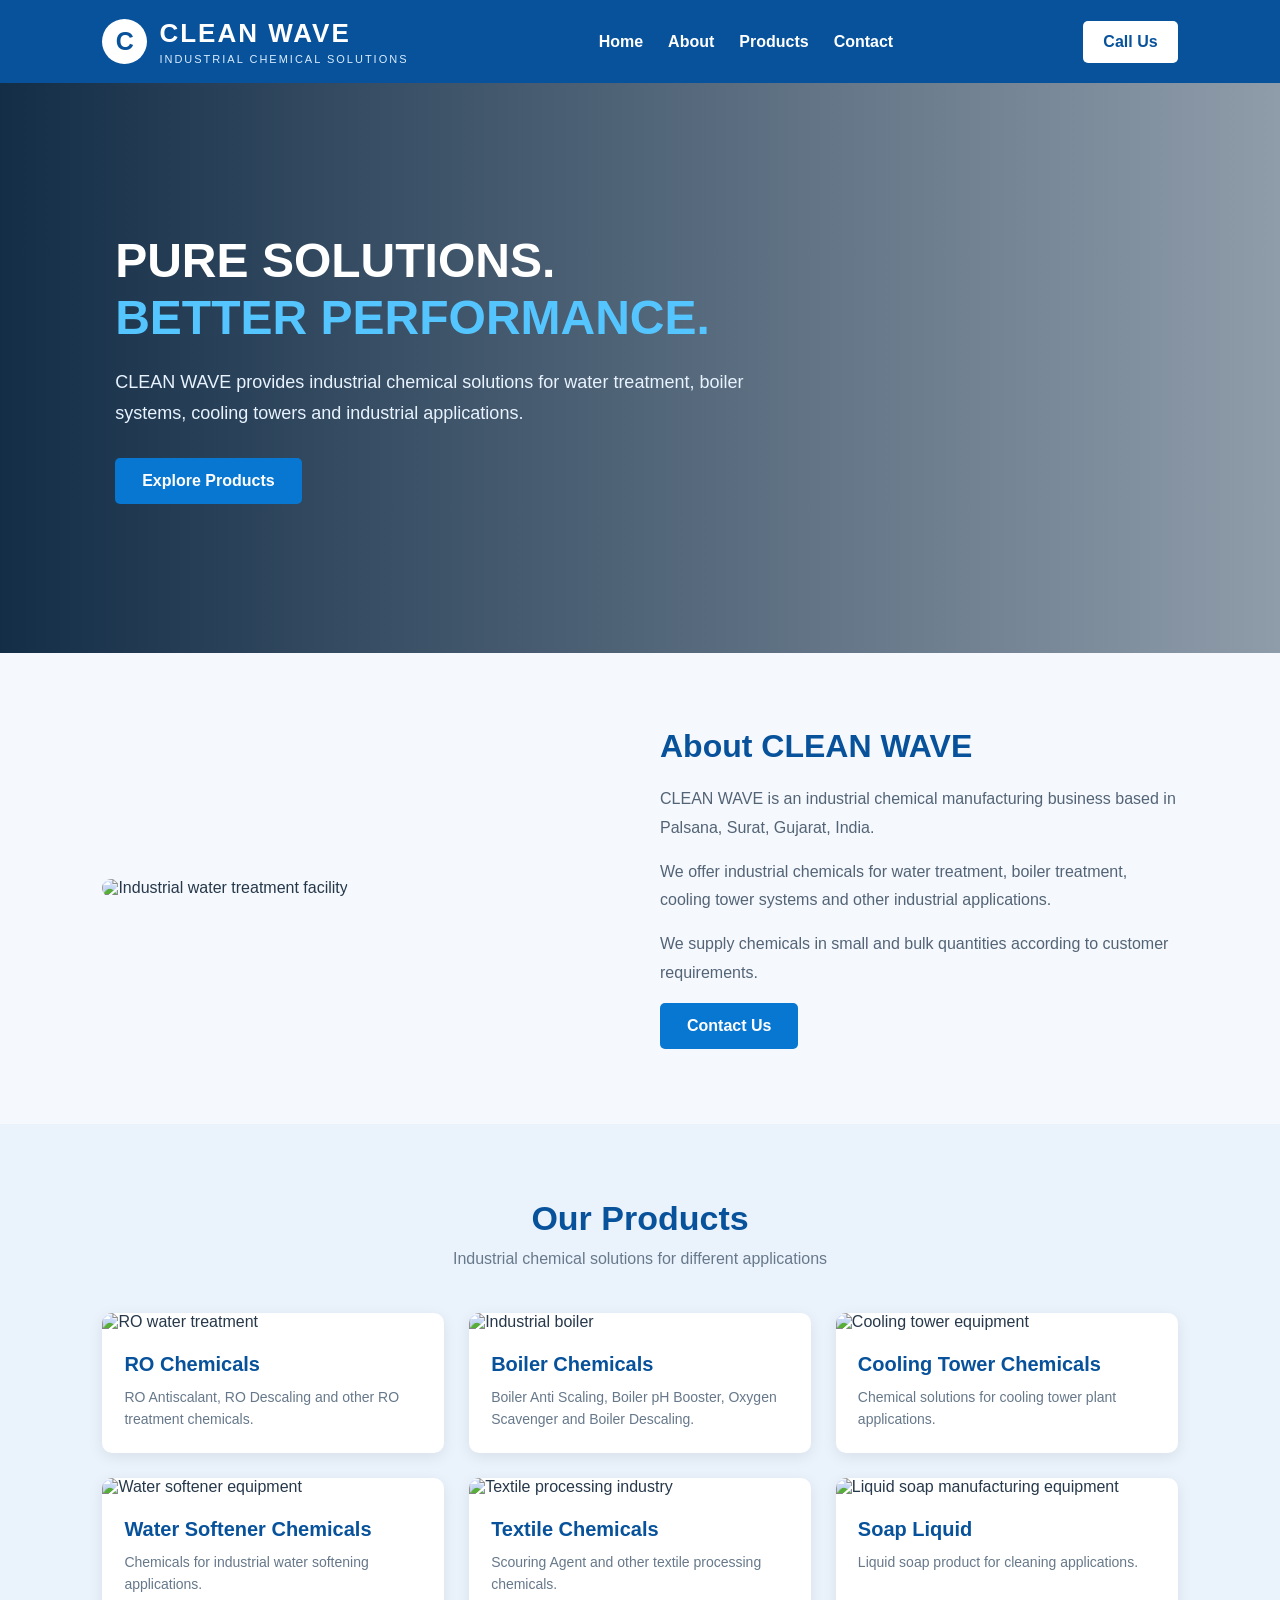
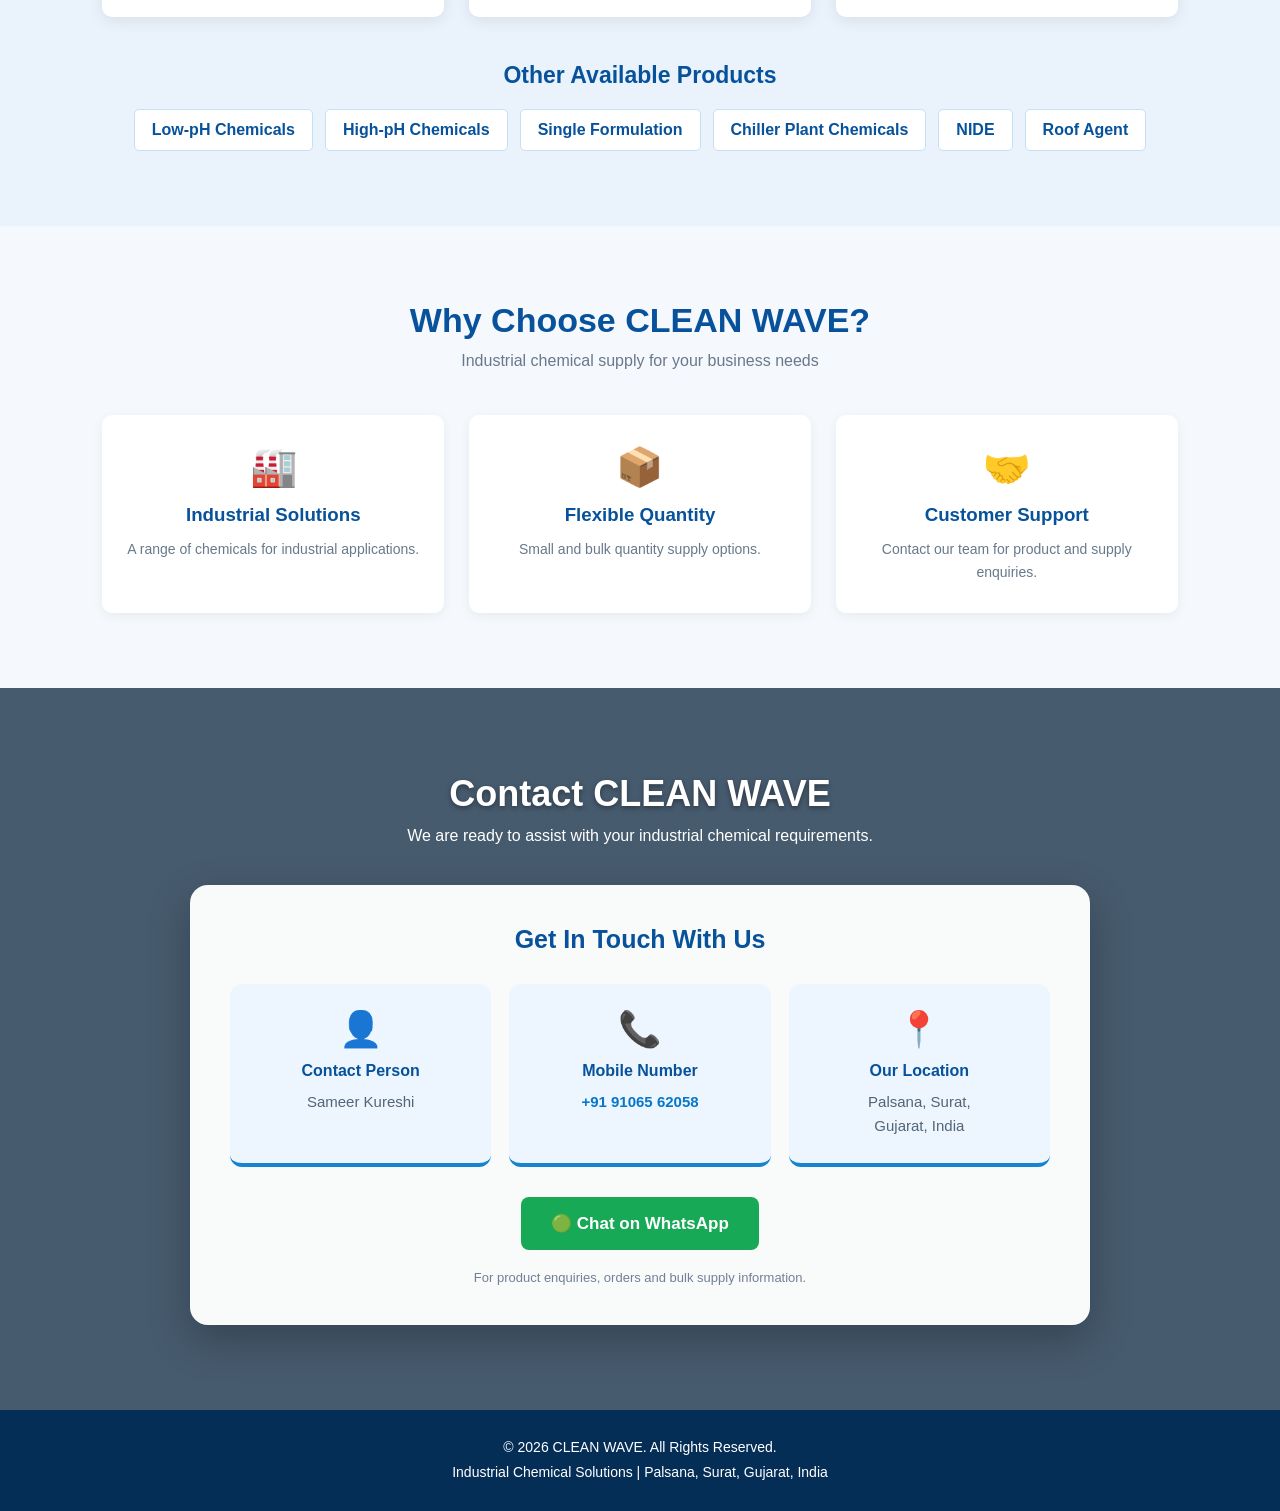
==== index.html @ 5b10cd36 "first commit" ====
<!DOCTYPE html>
<html lang="en">
<head>
<meta charset="UTF-8">
<meta name="viewport" content="width=device-width, initial-scale=1.0">
<title>CLEAN WAVE | Industrial Chemical Solutions</title>

<style>
* {
    margin: 0;
    padding: 0;
    box-sizing: border-box;
    font-family: Arial, sans-serif;
}

html { scroll-behavior: smooth; }

body {
    background: #f5f8fc;
    color: #26384a;
}

/* HEADER */
header {
    background: #07529b;
    color: white;
    padding: 18px 8%;
    display: flex;
    align-items: center;
    justify-content: space-between;
    flex-wrap: wrap;
    gap: 15px;
}

.logo {
    display: flex;
    align-items: center;
    gap: 12px;
}

.logo-icon {
    background: white;
    color: #07529b;
    width: 45px;
    height: 45px;
    border-radius: 50%;
    display: flex;
    align-items: center;
    justify-content: center;
    font-size: 25px;
    font-weight: bold;
}

.logo h1 {
    font-size: 26px;
    letter-spacing: 2px;
}

.logo p {
    font-size: 11px;
    color: #d9edff;
    letter-spacing: 2px;
    margin-top: 4px;
}

nav {
    display: flex;
    gap: 25px;
    flex-wrap: wrap;
}

nav a {
    color: white;
    text-decoration: none;
    font-weight: bold;
}

nav a:hover { color: #a8ddff; }

.header-contact {
    background: white;
    color: #07529b;
    padding: 12px 20px;
    border-radius: 5px;
    text-decoration: none;
    font-weight: bold;
}

/* HERO */
.hero {
    min-height: 570px;
    display: flex;
    align-items: center;
    padding: 70px 9%;
    color: white;
    background:
        linear-gradient(90deg, rgba(2,30,57,.93), rgba(2,30,57,.42)),
        url("https://images.unsplash.com/photo-1769695832228-ab959c7c7e0d?auto=format&fit=crop&w=2000&q=85");
    background-size: cover;
    background-position: center;
}

.hero-content { max-width: 650px; }

.hero h2 {
    font-size: 48px;
    line-height: 1.2;
    margin-bottom: 20px;
}

.hero h2 span { color: #55c5ff; }

.hero p {
    font-size: 18px;
    line-height: 1.7;
    margin-bottom: 30px;
    color: #e8f3ff;
}

.btn {
    display: inline-block;
    background: #0877d1;
    color: white;
    padding: 14px 27px;
    text-decoration: none;
    border-radius: 5px;
    font-weight: bold;
}

.btn:hover { background: #00549c; }

/* COMMON SECTION */
section { padding: 75px 8%; }

.section-title {
    text-align: center;
    margin-bottom: 45px;
}

.section-title h2 {
    color: #07529b;
    font-size: 34px;
    margin-bottom: 12px;
}

.section-title p { color: #68798b; }

/* ABOUT */
.about-container {
    display: grid;
    grid-template-columns: 1fr 1fr;
    align-items: center;
    gap: 40px;
}

.about-image img {
    width: 100%;
    height: 350px;
    object-fit: cover;
    border-radius: 10px;
}

.about-content h2 {
    color: #07529b;
    font-size: 32px;
    margin-bottom: 20px;
}

.about-content p {
    line-height: 1.8;
    color: #536477;
    margin-bottom: 15px;
}

/* PRODUCTS */
#products { background: #eaf3fc; }

.product-grid {
    display: grid;
    grid-template-columns: repeat(3, 1fr);
    gap: 25px;
}

.product-card {
    background: white;
    border-radius: 10px;
    overflow: hidden;
    box-shadow: 0 4px 15px rgba(0,0,0,.08);
    transition: .3s;
}

.product-card:hover { transform: translateY(-7px); }

.product-card img {
    width: 100%;
    height: 210px;
    object-fit: cover;
}

.product-info { padding: 22px; }

.product-info h3 {
    color: #07529b;
    font-size: 20px;
    margin-bottom: 10px;
}

.product-info p {
    color: #66788a;
    font-size: 14px;
    line-height: 1.6;
}

/* OTHER PRODUCTS */
.other-products {
    text-align: center;
    margin-top: 45px;
}

.other-products h3 {
    color: #07529b;
    margin-bottom: 20px;
    font-size: 23px;
}

.tags {
    display: flex;
    flex-wrap: wrap;
    justify-content: center;
    gap: 12px;
}

.tags span {
    background: white;
    color: #07529b;
    border: 1px solid #c6dff5;
    padding: 11px 17px;
    border-radius: 5px;
    font-weight: bold;
}

/* WHY CHOOSE US */
.features {
    display: grid;
    grid-template-columns: repeat(3, 1fr);
    gap: 25px;
}

.feature-box {
    background: white;
    padding: 30px 22px;
    text-align: center;
    border-radius: 10px;
    box-shadow: 0 3px 12px rgba(0,0,0,.06);
}

.feature-box .icon {
    font-size: 38px;
    margin-bottom: 15px;
}

.feature-box h3 {
    color: #07529b;
    margin-bottom: 12px;
}

.feature-box p {
    color: #68798b;
    line-height: 1.6;
    font-size: 14px;
}

/* CONTACT SECTION WITH FACTORY IMAGE */
#contact {
    background:
        linear-gradient(rgba(3, 30, 55, 0.72), rgba(3, 30, 55, 0.72)),
        url("https://images.unsplash.com/photo-1769695832228-ab959c7c7e0d?auto=format&fit=crop&w=2000&q=85");

    background-size: cover;
    background-position: center;
    background-repeat: no-repeat;
    padding: 85px 8%;
    text-align: center;
}

.contact-heading {
    color: white;
    font-size: 36px;
    margin-bottom: 12px;
    text-shadow: 0 2px 5px rgba(0,0,0,.4);
}

.contact-subtitle {
    color: #ffffff;
    font-size: 16px;
    margin-bottom: 40px;
}

.contact-container {
    max-width: 900px;
    margin: auto;
    background: rgba(255,255,255,.97);
    padding: 40px;
    border-radius: 18px;
    box-shadow: 0 15px 40px rgba(0,0,0,.25);
}

.contact-container h3 {
    color: #07529b;
    font-size: 25px;
    margin-bottom: 30px;
}

.contact-details {
    display: grid;
    grid-template-columns: repeat(3, 1fr);
    gap: 18px;
    margin-bottom: 30px;
}

.contact-box {
    padding: 25px 12px;
    border-radius: 12px;
    background: #edf6ff;
    border-bottom: 4px solid #1684ce;
    transition: .3s;
}

.contact-box:hover {
    transform: translateY(-5px);
    background: #dceeff;
}

.contact-icon {
    font-size: 35px;
    margin-bottom: 12px;
}

.contact-box h4 {
    color: #07529b;
    font-size: 16px;
    margin-bottom: 10px;
}

.contact-box p {
    color: #526477;
    font-size: 15px;
    line-height: 1.6;
}

.contact-box a {
    color: #0877c9;
    text-decoration: none;
    font-weight: bold;
}

.whatsapp-btn {
    display: inline-block;
    background: #18a957;
    color: white;
    padding: 16px 30px;
    border-radius: 8px;
    text-decoration: none;
    font-size: 17px;
    font-weight: bold;
    transition: .3s;
}

.whatsapp-btn:hover {
    background: #087e3e;
    transform: scale(1.04);
}

.contact-note {
    color: #718096;
    font-size: 13px;
    margin-top: 20px;
}

/* FOOTER */
footer {
    background: #052e57;
    color: white;
    text-align: center;
    padding: 25px 15px;
}

footer p {
    font-size: 14px;
    line-height: 1.8;
}

/* RESPONSIVE */
@media(max-width: 900px) {
    header { justify-content: center; text-align: center; }
    nav { justify-content: center; }
    .product-grid { grid-template-columns: repeat(2, 1fr); }
    .about-container { grid-template-columns: 1fr; }
}

@media(max-width: 600px) {
    header { padding: 18px 5%; }
    nav { gap: 15px; }
    nav a { font-size: 13px; }
    .header-contact { display: none; }

    .hero {
        min-height: 460px;
        padding: 50px 7%;
    }

    .hero h2 { font-size: 35px; }

    section { padding: 55px 6%; }

    .product-grid,
    .features,
    .contact-details {
        grid-template-columns: 1fr;
    }

    .contact-container { padding: 25px 18px; }
    .contact-heading { font-size: 29px; }
}
</style>
</head>

<body>

<header>
    <div class="logo">
        <div class="logo-icon">C</div>
        <div>
            <h1>CLEAN WAVE</h1>
            <p>INDUSTRIAL CHEMICAL SOLUTIONS</p>
        </div>
    </div>

    <nav>
        <a href="#home">Home</a>
        <a href="#about">About</a>
        <a href="#products">Products</a>
        <a href="#contact">Contact</a>
    </nav>

    <a class="header-contact" href="tel:+919106562058">Call Us</a>
</header>

<section class="hero" id="home">
    <div class="hero-content">
        <h2>PURE SOLUTIONS.<br>
            <span>BETTER PERFORMANCE.</span>
        </h2>
        <p>
            CLEAN WAVE provides industrial chemical solutions
            for water treatment, boiler systems, cooling towers
            and industrial applications.
        </p>
        <a href="#products" class="btn">Explore Products</a>
    </div>
</section>

<section id="about">
    <div class="about-container">
        <div class="about-image">
            <img src="https://images.squarespace-cdn.com/content/v1/5e8f2430609470240c1af8ca/1596463994232-MEEEFWFVOA01J5LYI4I1/IMG_0697-min.jpg?format=1500w"
                 alt="Industrial water treatment facility">
        </div>

        <div class="about-content">
            <h2>About CLEAN WAVE</h2>
            <p>
                CLEAN WAVE is an industrial chemical manufacturing
                business based in Palsana, Surat, Gujarat, India.
            </p>
            <p>
                We offer industrial chemicals for water treatment,
                boiler treatment, cooling tower systems and other
                industrial applications.
            </p>
            <p>
                We supply chemicals in small and bulk quantities
                according to customer requirements.
            </p>
            <a href="#contact" class="btn">Contact Us</a>
        </div>
    </div>
</section>

<section id="products">
    <div class="section-title">
        <h2>Our Products</h2>
        <p>Industrial chemical solutions for different applications</p>
    </div>

    <div class="product-grid">

        <div class="product-card">
            <img src="https://images.squarespace-cdn.com/content/v1/5e8f2430609470240c1af8ca/1596463994232-MEEEFWFVOA01J5LYI4I1/IMG_0697-min.jpg?format=1000w"
                 alt="RO water treatment">
            <div class="product-info">
                <h3>RO Chemicals</h3>
                <p>RO Antiscalant, RO Descaling and other RO treatment chemicals.</p>
            </div>
        </div>

        <div class="product-card">
            <img src="https://www.speboilers.com/assets/img/products/Industrial-Steam-Boiler.jpg"
                 alt="Industrial boiler">
            <div class="product-info">
                <h3>Boiler Chemicals</h3>
                <p>Boiler Anti Scaling, Boiler pH Booster, Oxygen Scavenger and Boiler Descaling.</p>
            </div>
        </div>

        <div class="product-card">
            <img src="https://assets.zyrosite.com/cdn-cgi/image/format%3Dauto%2Cw%3D768%2Ch%3D550%2Cfit%3Dcrop/m2WEK3JrxBH2nex4/gemini_generated_image_omyvqbomyvqbomyv-Yyv0zzkab4Fz46JV.png"
                 alt="Cooling tower equipment">
            <div class="product-info">
                <h3>Cooling Tower Chemicals</h3>
                <p>Chemical solutions for cooling tower plant applications.</p>
            </div>
        </div>

        <div class="product-card">
            <img src="https://anhar.com.lb/files/images/albums/5/sibline-softener-11-a4d29df4df97.jpg"
                 alt="Water softener equipment">
            <div class="product-info">
                <h3>Water Softener Chemicals</h3>
                <p>Chemicals for industrial water softening applications.</p>
            </div>
        </div>

        <div class="product-card">
            <img src="https://h2s.co.in/cdn/shop/articles/Textile_Processing_and_Hard_Water-_The_Quality_Issue_Killing_Your_Unit_s_Margins.webp?crop=center&height=630&v=1779367552&width=1200"
                 alt="Textile processing industry">
            <div class="product-info">
                <h3>Textile Chemicals</h3>
                <p>Scouring Agent and other textile processing chemicals.</p>
            </div>
        </div>

        <div class="product-card">
            <img src="https://image.made-in-china.com/2f0j00JjdcokvytWbZ/Full-Production-Line-Liquid-Soap-Making-Machine-Dish-Washer-Mixing-Equipment-Industrial-Blender-Liquid-Soap-Hand-Wash-Mixer.webp"
                 alt="Liquid soap manufacturing equipment">
            <div class="product-info">
                <h3>Soap Liquid</h3>
                <p>Liquid soap product for cleaning applications.</p>
            </div>
        </div>

    </div>

    <div class="other-products">
        <h3>Other Available Products</h3>
        <div class="tags">
            <span>Low-pH Chemicals</span>
            <span>High-pH Chemicals</span>
            <span>Single Formulation</span>
            <span>Chiller Plant Chemicals</span>
            <span>NIDE</span>
            <span>Roof Agent</span>
        </div>
    </div>
</section>

<section id="why-us">
    <div class="section-title">
        <h2>Why Choose CLEAN WAVE?</h2>
        <p>Industrial chemical supply for your business needs</p>
    </div>

    <div class="features">
        <div class="feature-box">
            <div class="icon">🏭</div>
            <h3>Industrial Solutions</h3>
            <p>A range of chemicals for industrial applications.</p>
        </div>

        <div class="feature-box">
            <div class="icon">📦</div>
            <h3>Flexible Quantity</h3>
            <p>Small and bulk quantity supply options.</p>
        </div>

        <div class="feature-box">
            <div class="icon">🤝</div>
            <h3>Customer Support</h3>
            <p>Contact our team for product and supply enquiries.</p>
        </div>
    </div>
</section>

<!-- CONTACT WITH IMAGE BACKGROUND -->
<section id="contact">
    <h2 class="contact-heading">Contact CLEAN WAVE</h2>
    <p class="contact-subtitle">
        We are ready to assist with your industrial chemical requirements.
    </p>

    <div class="contact-container">
        <h3>Get In Touch With Us</h3>

        <div class="contact-details">
            <div class="contact-box">
                <div class="contact-icon">👤</div>
                <h4>Contact Person</h4>
                <p>Sameer Kureshi</p>
            </div>

            <div class="contact-box">
                <div class="contact-icon">📞</div>
                <h4>Mobile Number</h4>
                <p><a href="tel:+919106562058">+91 91065 62058</a></p>
            </div>

            <div class="contact-box">
                <div class="contact-icon">📍</div>
                <h4>Our Location</h4>
                <p>Palsana, Surat,<br>Gujarat, India</p>
            </div>
        </div>

        <a href="https://wa.me/919724656591"
           target="_blank"
           rel="noopener"
           class="whatsapp-btn">
            🟢 Chat on WhatsApp
        </a>

        <p class="contact-note">
            For product enquiries, orders and bulk supply information.
        </p>
    </div>
</section>

<footer>
    <p>© 2026 CLEAN WAVE. All Rights Reserved.</p>
    <p>Industrial Chemical Solutions | Palsana, Surat, Gujarat, India</p>
</footer>

</body>
</html>
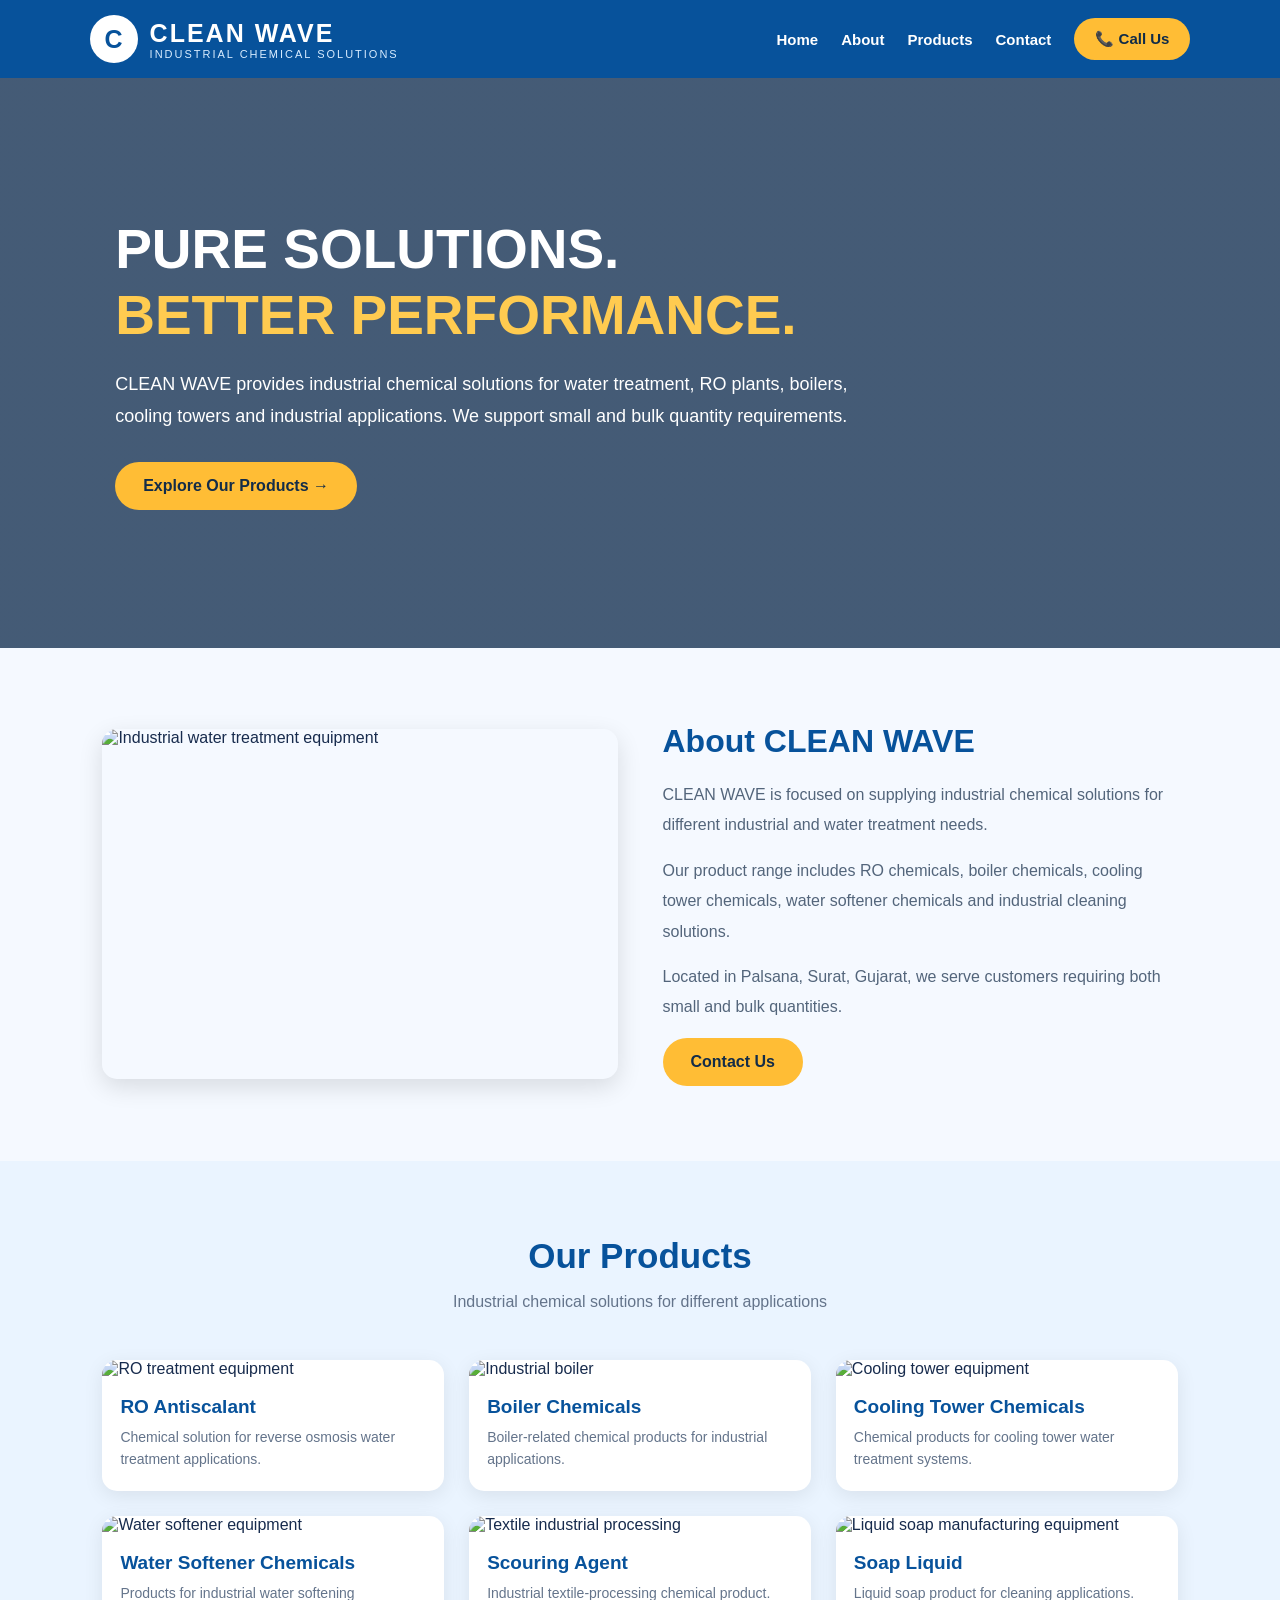
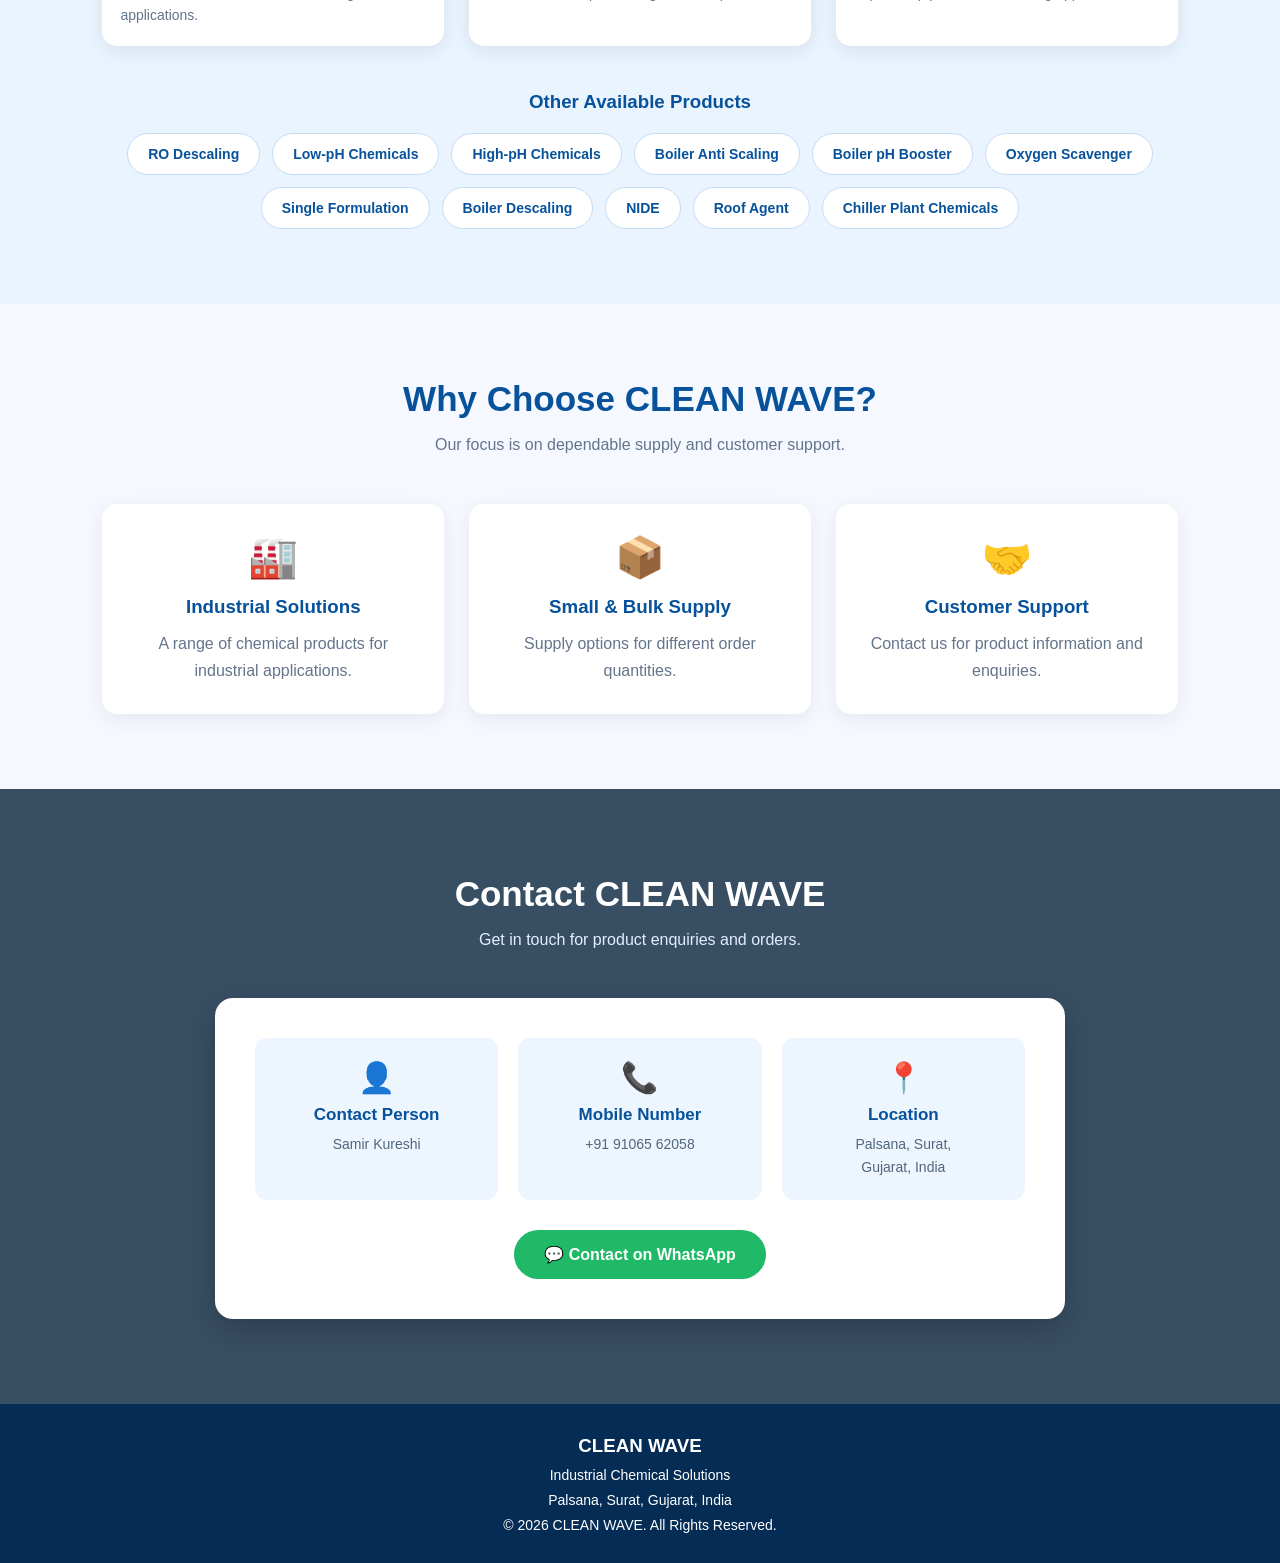
==== commit 6d9ec2c7: "Updated responsive mobile website" ====
--- a/index.html
+++ b/index.html
@@ -11,24 +11,27 @@
     margin: 0;
     padding: 0;
     box-sizing: border-box;
-    font-family: Arial, sans-serif;
-}
-
-html { scroll-behavior: smooth; }
+    font-family: Arial, Helvetica, sans-serif;
+    scroll-behavior: smooth;
+}
 
 body {
-    background: #f5f8fc;
-    color: #26384a;
-}
-
-/* HEADER */
+    background: #f5f9ff;
+    color: #172b4d;
+}
+
+a {
+    text-decoration: none;
+}
+
 header {
+    width: 100%;
     background: #07529b;
     color: white;
-    padding: 18px 8%;
+    padding: 15px 7%;
     display: flex;
+    justify-content: space-between;
     align-items: center;
-    justify-content: space-between;
     flex-wrap: wrap;
     gap: 15px;
 }
@@ -39,99 +42,118 @@
     gap: 12px;
 }
 
-.logo-icon {
+.logo-circle {
+    width: 48px;
+    height: 48px;
     background: white;
     color: #07529b;
-    width: 45px;
-    height: 45px;
     border-radius: 50%;
+    display: flex;
+    justify-content: center;
+    align-items: center;
+    font-size: 25px;
+    font-weight: bold;
+}
+
+.logo h2 {
+    font-size: 25px;
+    letter-spacing: 2px;
+}
+
+.logo p {
+    font-size: 11px;
+    color: #d8ecff;
+    letter-spacing: 2px;
+}
+
+nav {
     display: flex;
     align-items: center;
     justify-content: center;
-    font-size: 25px;
-    font-weight: bold;
-}
-
-.logo h1 {
-    font-size: 26px;
-    letter-spacing: 2px;
-}
-
-.logo p {
-    font-size: 11px;
-    color: #d9edff;
-    letter-spacing: 2px;
-    margin-top: 4px;
-}
-
-nav {
-    display: flex;
-    gap: 25px;
+    gap: 23px;
     flex-wrap: wrap;
 }
 
 nav a {
     color: white;
-    text-decoration: none;
+    font-size: 15px;
     font-weight: bold;
-}
-
-nav a:hover { color: #a8ddff; }
-
-.header-contact {
+    transition: 0.3s;
+}
+
+nav a:hover {
+    color: #ffdf70;
+}
+
+.call-btn {
+    background: #ffbd35;
+    color: #102b48;
+    padding: 12px 21px;
+    border-radius: 30px;
+    font-weight: bold;
+    display: inline-flex;
+    align-items: center;
+    justify-content: center;
+    white-space: nowrap;
+}
+
+.call-btn:hover {
     background: white;
-    color: #07529b;
-    padding: 12px 20px;
-    border-radius: 5px;
-    text-decoration: none;
-    font-weight: bold;
 }
 
 /* HERO */
 .hero {
     min-height: 570px;
+    background:
+        linear-gradient(rgba(0, 30, 65, 0.72), rgba(0, 30, 65, 0.72)),
+        url("https://images.unsplash.com/photo-1769695832228-ab959c7c7e0d?auto=format&fit=crop&w=2000&q=85");
+    background-position: center;
+    background-size: cover;
     display: flex;
     align-items: center;
-    padding: 70px 9%;
+    padding: 80px 9%;
     color: white;
-    background:
-        linear-gradient(90deg, rgba(2,30,57,.93), rgba(2,30,57,.42)),
-        url("https://images.unsplash.com/photo-1769695832228-ab959c7c7e0d?auto=format&fit=crop&w=2000&q=85");
-    background-size: cover;
-    background-position: center;
-}
-
-.hero-content { max-width: 650px; }
-
-.hero h2 {
-    font-size: 48px;
+}
+
+.hero-content {
+    max-width: 750px;
+}
+
+.hero h1 {
+    font-size: 55px;
     line-height: 1.2;
     margin-bottom: 20px;
 }
 
-.hero h2 span { color: #55c5ff; }
+.hero h1 span {
+    color: #ffcb50;
+}
 
 .hero p {
     font-size: 18px;
-    line-height: 1.7;
+    line-height: 1.8;
     margin-bottom: 30px;
-    color: #e8f3ff;
-}
-
-.btn {
+}
+
+.primary-btn {
     display: inline-block;
-    background: #0877d1;
-    color: white;
-    padding: 14px 27px;
-    text-decoration: none;
-    border-radius: 5px;
+    background: #ffbd35;
+    color: #132c48;
+    padding: 15px 28px;
+    border-radius: 30px;
     font-weight: bold;
-}
-
-.btn:hover { background: #00549c; }
-
-/* COMMON SECTION */
-section { padding: 75px 8%; }
+    transition: 0.3s;
+}
+
+.primary-btn:hover {
+    background: white;
+    transform: translateY(-3px);
+}
+
+/* COMMON SECTIONS */
+section {
+    padding: 75px 8%;
+}
 
 .section-title {
     text-align: center;
@@ -139,42 +161,48 @@
 }
 
 .section-title h2 {
+    font-size: 35px;
     color: #07529b;
-    font-size: 34px;
     margin-bottom: 12px;
 }
 
-.section-title p { color: #68798b; }
+.section-title p {
+    color: #64748b;
+    line-height: 1.7;
+}
 
 /* ABOUT */
 .about-container {
     display: grid;
     grid-template-columns: 1fr 1fr;
+    gap: 45px;
     align-items: center;
-    gap: 40px;
-}
-
-.about-image img {
+}
+
+.about-container img {
     width: 100%;
     height: 350px;
     object-fit: cover;
-    border-radius: 10px;
-}
-
-.about-content h2 {
+    border-radius: 15px;
+    box-shadow: 0 8px 25px rgba(0,0,0,0.12);
+}
+
+.about-text h2 {
     color: #07529b;
     font-size: 32px;
     margin-bottom: 20px;
 }
 
-.about-content p {
-    line-height: 1.8;
-    color: #536477;
+.about-text p {
+    color: #53657b;
+    line-height: 1.9;
     margin-bottom: 15px;
 }
 
 /* PRODUCTS */
-#products { background: #eaf3fc; }
+.products {
+    background: #eaf4ff;
+}
 
 .product-grid {
     display: grid;
@@ -184,255 +212,327 @@
 
 .product-card {
     background: white;
-    border-radius: 10px;
+    border-radius: 15px;
     overflow: hidden;
-    box-shadow: 0 4px 15px rgba(0,0,0,.08);
-    transition: .3s;
-}
-
-.product-card:hover { transform: translateY(-7px); }
+    box-shadow: 0 5px 20px rgba(0,0,0,0.08);
+    transition: 0.3s;
+}
+
+.product-card:hover {
+    transform: translateY(-8px);
+    box-shadow: 0 12px 25px rgba(0,0,0,0.13);
+}
 
 .product-card img {
     width: 100%;
-    height: 210px;
+    height: 220px;
     object-fit: cover;
 }
 
-.product-info { padding: 22px; }
-
-.product-info h3 {
+.product-card h3 {
     color: #07529b;
-    font-size: 20px;
-    margin-bottom: 10px;
-}
-
-.product-info p {
-    color: #66788a;
+    padding: 18px 18px 8px;
+    font-size: 19px;
+}
+
+.product-card p {
+    color: #64748b;
+    padding: 0 18px 20px;
+    line-height: 1.6;
     font-size: 14px;
-    line-height: 1.6;
 }
 
 /* OTHER PRODUCTS */
 .other-products {
+    margin-top: 45px;
     text-align: center;
-    margin-top: 45px;
 }
 
 .other-products h3 {
     color: #07529b;
     margin-bottom: 20px;
-    font-size: 23px;
-}
-
-.tags {
+}
+
+.tag-container {
     display: flex;
     flex-wrap: wrap;
     justify-content: center;
     gap: 12px;
 }
 
-.tags span {
+.tag {
     background: white;
     color: #07529b;
-    border: 1px solid #c6dff5;
-    padding: 11px 17px;
-    border-radius: 5px;
+    padding: 12px 20px;
+    border-radius: 25px;
+    border: 1px solid #c5ddf5;
+    font-size: 14px;
     font-weight: bold;
 }
 
-/* WHY CHOOSE US */
-.features {
+/* WHY US */
+.why-grid {
     display: grid;
     grid-template-columns: repeat(3, 1fr);
     gap: 25px;
 }
 
-.feature-box {
+.why-card {
     background: white;
     padding: 30px 22px;
     text-align: center;
-    border-radius: 10px;
-    box-shadow: 0 3px 12px rgba(0,0,0,.06);
-}
-
-.feature-box .icon {
-    font-size: 38px;
+    border-radius: 15px;
+    box-shadow: 0 5px 20px rgba(0,0,0,0.07);
+}
+
+.why-card .emoji {
+    font-size: 40px;
     margin-bottom: 15px;
 }
 
-.feature-box h3 {
+.why-card h3 {
     color: #07529b;
     margin-bottom: 12px;
 }
 
-.feature-box p {
-    color: #68798b;
-    line-height: 1.6;
-    font-size: 14px;
-}
-
-/* CONTACT SECTION WITH FACTORY IMAGE */
+.why-card p {
+    color: #64748b;
+    line-height: 1.7;
+}
+
+/* CONTACT */
 #contact {
     background:
-        linear-gradient(rgba(3, 30, 55, 0.72), rgba(3, 30, 55, 0.72)),
+        linear-gradient(rgba(3, 30, 55, 0.78), rgba(3, 30, 55, 0.78)),
         url("https://images.unsplash.com/photo-1769695832228-ab959c7c7e0d?auto=format&fit=crop&w=2000&q=85");
-
     background-size: cover;
     background-position: center;
     background-repeat: no-repeat;
+    text-align: center;
     padding: 85px 8%;
-    text-align: center;
-}
-
-.contact-heading {
+}
+
+#contact .section-title h2 {
     color: white;
-    font-size: 36px;
-    margin-bottom: 12px;
-    text-shadow: 0 2px 5px rgba(0,0,0,.4);
-}
-
-.contact-subtitle {
-    color: #ffffff;
-    font-size: 16px;
-    margin-bottom: 40px;
-}
-
-.contact-container {
-    max-width: 900px;
+}
+
+#contact .section-title p {
+    color: #e2efff;
+}
+
+.contact-card {
+    max-width: 850px;
     margin: auto;
-    background: rgba(255,255,255,.97);
+    background: white;
+    border-radius: 18px;
     padding: 40px;
-    border-radius: 18px;
-    box-shadow: 0 15px 40px rgba(0,0,0,.25);
-}
-
-.contact-container h3 {
-    color: #07529b;
-    font-size: 25px;
-    margin-bottom: 30px;
-}
-
-.contact-details {
+    box-shadow: 0 10px 30px rgba(0,0,0,0.2);
+}
+
+.contact-grid {
     display: grid;
     grid-template-columns: repeat(3, 1fr);
-    gap: 18px;
+    gap: 20px;
     margin-bottom: 30px;
 }
 
-.contact-box {
-    padding: 25px 12px;
+.contact-item {
+    background: #edf6ff;
+    padding: 22px 12px;
     border-radius: 12px;
-    background: #edf6ff;
-    border-bottom: 4px solid #1684ce;
-    transition: .3s;
-}
-
-.contact-box:hover {
-    transform: translateY(-5px);
-    background: #dceeff;
-}
-
-.contact-icon {
-    font-size: 35px;
-    margin-bottom: 12px;
-}
-
-.contact-box h4 {
+}
+
+.contact-item .emoji {
+    font-size: 30px;
+    margin-bottom: 10px;
+}
+
+.contact-item h3 {
     color: #07529b;
-    font-size: 16px;
-    margin-bottom: 10px;
-}
-
-.contact-box p {
-    color: #526477;
-    font-size: 15px;
+    font-size: 17px;
+    margin-bottom: 8px;
+}
+
+.contact-item p,
+.contact-item a {
+    color: #52657b;
+    font-size: 14px;
     line-height: 1.6;
-}
-
-.contact-box a {
-    color: #0877c9;
-    text-decoration: none;
-    font-weight: bold;
+    overflow-wrap: anywhere;
 }
 
 .whatsapp-btn {
     display: inline-block;
-    background: #18a957;
+    background: #20b968;
     color: white;
-    padding: 16px 30px;
-    border-radius: 8px;
-    text-decoration: none;
-    font-size: 17px;
+    padding: 15px 30px;
+    border-radius: 30px;
     font-weight: bold;
-    transition: .3s;
 }
 
 .whatsapp-btn:hover {
-    background: #087e3e;
-    transform: scale(1.04);
-}
-
-.contact-note {
-    color: #718096;
-    font-size: 13px;
-    margin-top: 20px;
+    background: #128b4b;
 }
 
 /* FOOTER */
 footer {
-    background: #052e57;
+    background: #052c55;
     color: white;
     text-align: center;
     padding: 25px 15px;
+    line-height: 1.8;
 }
 
 footer p {
     font-size: 14px;
-    line-height: 1.8;
-}
-
-/* RESPONSIVE */
-@media(max-width: 900px) {
-    header { justify-content: center; text-align: center; }
-    nav { justify-content: center; }
-    .product-grid { grid-template-columns: repeat(2, 1fr); }
-    .about-container { grid-template-columns: 1fr; }
-}
-
-@media(max-width: 600px) {
-    header { padding: 18px 5%; }
-    nav { gap: 15px; }
-    nav a { font-size: 13px; }
-    .header-contact { display: none; }
+}
+
+/* TABLET */
+@media (max-width: 900px) {
+    header {
+        padding: 15px 4%;
+    }
+
+    nav {
+        gap: 14px;
+    }
+
+    .product-grid {
+        grid-template-columns: repeat(2, 1fr);
+    }
+
+    .about-container {
+        gap: 25px;
+    }
+}
+
+/* MOBILE RESPONSIVE */
+@media (max-width: 600px) {
+    header {
+        flex-direction: column;
+        align-items: center;
+        text-align: center;
+        padding: 18px 15px;
+    }
+
+    .logo {
+        justify-content: center;
+    }
+
+    .logo h2 {
+        font-size: 22px;
+    }
+
+    nav {
+        width: 100%;
+        display: flex;
+        justify-content: center;
+        gap: 12px 18px;
+    }
+
+    nav a {
+        font-size: 14px;
+    }
+
+    /* Keep Call Us visible on mobile */
+    .call-btn {
+        display: inline-flex !important;
+        width: auto;
+        min-width: 140px;
+        margin: 5px auto 0;
+        padding: 12px 22px;
+        font-size: 14px;
+    }
 
     .hero {
-        min-height: 460px;
-        padding: 50px 7%;
-    }
-
-    .hero h2 { font-size: 35px; }
-
-    section { padding: 55px 6%; }
-
-    .product-grid,
-    .features,
-    .contact-details {
+        min-height: 470px;
+        padding: 65px 7%;
+        text-align: center;
+        justify-content: center;
+    }
+
+    .hero h1 {
+        font-size: 36px;
+    }
+
+    .hero p {
+        font-size: 15px;
+    }
+
+    section {
+        padding: 55px 6%;
+    }
+
+    .section-title h2 {
+        font-size: 28px;
+    }
+
+    .about-container {
         grid-template-columns: 1fr;
     }
 
-    .contact-container { padding: 25px 18px; }
-    .contact-heading { font-size: 29px; }
+    .about-container img {
+        height: 250px;
+    }
+
+    .about-text h2 {
+        font-size: 27px;
+    }
+
+    .product-grid {
+        grid-template-columns: 1fr;
+    }
+
+    .product-card img {
+        height: 220px;
+    }
+
+    .why-grid {
+        grid-template-columns: 1fr;
+    }
+
+    .contact-grid {
+        grid-template-columns: 1fr;
+    }
+
+    .contact-card {
+        padding: 25px 18px;
+    }
+
+    #contact {
+        padding: 60px 5%;
+    }
+}
+
+/* SMALL MOBILE */
+@media (max-width: 360px) {
+    .logo h2 {
+        font-size: 19px;
+    }
+
+    nav {
+        gap: 12px;
+    }
+
+    nav a {
+        font-size: 13px;
+    }
+
+    .hero h1 {
+        font-size: 30px;
+    }
 }
 </style>
 </head>
 
 <body>
 
+<!-- HEADER -->
 <header>
     <div class="logo">
-        <div class="logo-icon">C</div>
+        <div class="logo-circle">C</div>
         <div>
-            <h1>CLEAN WAVE</h1>
+            <h2>CLEAN WAVE</h2>
             <p>INDUSTRIAL CHEMICAL SOLUTIONS</p>
         </div>
     </div>
@@ -442,53 +542,52 @@
         <a href="#about">About</a>
         <a href="#products">Products</a>
         <a href="#contact">Contact</a>
+        <a href="tel:+919106562058" class="call-btn">📞 Call Us</a>
     </nav>
-
-    <a class="header-contact" href="tel:+919106562058">Call Us</a>
 </header>
 
+<!-- HERO -->
 <section class="hero" id="home">
     <div class="hero-content">
-        <h2>PURE SOLUTIONS.<br>
-            <span>BETTER PERFORMANCE.</span>
-        </h2>
+        <h1>PURE SOLUTIONS.<br><span>BETTER PERFORMANCE.</span></h1>
         <p>
-            CLEAN WAVE provides industrial chemical solutions
-            for water treatment, boiler systems, cooling towers
-            and industrial applications.
+            CLEAN WAVE provides industrial chemical solutions for water
+            treatment, RO plants, boilers, cooling towers and industrial
+            applications. We support small and bulk quantity requirements.
         </p>
-        <a href="#products" class="btn">Explore Products</a>
+        <a href="#products" class="primary-btn">Explore Our Products →</a>
     </div>
 </section>
 
+<!-- ABOUT -->
 <section id="about">
     <div class="about-container">
-        <div class="about-image">
-            <img src="https://images.squarespace-cdn.com/content/v1/5e8f2430609470240c1af8ca/1596463994232-MEEEFWFVOA01J5LYI4I1/IMG_0697-min.jpg?format=1500w"
-                 alt="Industrial water treatment facility">
-        </div>
-
-        <div class="about-content">
+        <img
+            src="https://images.squarespace-cdn.com/content/v1/5e8f2430609470240c1af8ca/1596463994232-MEEEFWFVOA01J5LYI4I1/IMG_0697-min.jpg?format=1500w"
+            alt="Industrial water treatment equipment">
+
+        <div class="about-text">
             <h2>About CLEAN WAVE</h2>
             <p>
-                CLEAN WAVE is an industrial chemical manufacturing
-                business based in Palsana, Surat, Gujarat, India.
+                CLEAN WAVE is focused on supplying industrial chemical
+                solutions for different industrial and water treatment needs.
             </p>
             <p>
-                We offer industrial chemicals for water treatment,
-                boiler treatment, cooling tower systems and other
-                industrial applications.
+                Our product range includes RO chemicals, boiler chemicals,
+                cooling tower chemicals, water softener chemicals and
+                industrial cleaning solutions.
             </p>
             <p>
-                We supply chemicals in small and bulk quantities
-                according to customer requirements.
+                Located in Palsana, Surat, Gujarat, we serve customers
+                requiring both small and bulk quantities.
             </p>
-            <a href="#contact" class="btn">Contact Us</a>
+            <a href="#contact" class="primary-btn">Contact Us</a>
         </div>
     </div>
 </section>
 
-<section id="products">
+<!-- PRODUCTS -->
+<section class="products" id="products">
     <div class="section-title">
         <h2>Our Products</h2>
         <p>Industrial chemical solutions for different applications</p>
@@ -497,147 +596,134 @@
     <div class="product-grid">
 
         <div class="product-card">
-            <img src="https://images.squarespace-cdn.com/content/v1/5e8f2430609470240c1af8ca/1596463994232-MEEEFWFVOA01J5LYI4I1/IMG_0697-min.jpg?format=1000w"
-                 alt="RO water treatment">
-            <div class="product-info">
-                <h3>RO Chemicals</h3>
-                <p>RO Antiscalant, RO Descaling and other RO treatment chemicals.</p>
-            </div>
+            <img src="https://images.squarespace-cdn.com/content/v1/5e8f2430609470240c1af8ca/1596463994232-MEEEFWFVOA01J5LYI4I1/IMG_0697-min.jpg?format=1500w" alt="RO treatment equipment">
+            <h3>RO Antiscalant</h3>
+            <p>Chemical solution for reverse osmosis water treatment applications.</p>
         </div>
 
         <div class="product-card">
-            <img src="https://www.speboilers.com/assets/img/products/Industrial-Steam-Boiler.jpg"
-                 alt="Industrial boiler">
-            <div class="product-info">
-                <h3>Boiler Chemicals</h3>
-                <p>Boiler Anti Scaling, Boiler pH Booster, Oxygen Scavenger and Boiler Descaling.</p>
-            </div>
+            <img src="https://www.speboilers.com/assets/img/products/Industrial-Steam-Boiler.jpg" alt="Industrial boiler">
+            <h3>Boiler Chemicals</h3>
+            <p>Boiler-related chemical products for industrial applications.</p>
         </div>
 
         <div class="product-card">
-            <img src="https://assets.zyrosite.com/cdn-cgi/image/format%3Dauto%2Cw%3D768%2Ch%3D550%2Cfit%3Dcrop/m2WEK3JrxBH2nex4/gemini_generated_image_omyvqbomyvqbomyv-Yyv0zzkab4Fz46JV.png"
-                 alt="Cooling tower equipment">
-            <div class="product-info">
-                <h3>Cooling Tower Chemicals</h3>
-                <p>Chemical solutions for cooling tower plant applications.</p>
-            </div>
+            <img src="https://assets.zyrosite.com/cdn-cgi/image/format%3Dauto%2Cw%3D768%2Ch%3D550%2Cfit%3Dcrop/m2WEK3JrxBH2nex4/gemini_generated_image_omyvqbomyvqbomyv-Yyv0zzkab4Fz46JV.png" alt="Cooling tower equipment">
+            <h3>Cooling Tower Chemicals</h3>
+            <p>Chemical products for cooling tower water treatment systems.</p>
         </div>
 
         <div class="product-card">
-            <img src="https://anhar.com.lb/files/images/albums/5/sibline-softener-11-a4d29df4df97.jpg"
-                 alt="Water softener equipment">
-            <div class="product-info">
-                <h3>Water Softener Chemicals</h3>
-                <p>Chemicals for industrial water softening applications.</p>
-            </div>
+            <img src="https://anhar.com.lb/files/images/albums/5/sibline-softener-11-a4d29df4df97.jpg" alt="Water softener equipment">
+            <h3>Water Softener Chemicals</h3>
+            <p>Products for industrial water softening applications.</p>
         </div>
 
         <div class="product-card">
-            <img src="https://h2s.co.in/cdn/shop/articles/Textile_Processing_and_Hard_Water-_The_Quality_Issue_Killing_Your_Unit_s_Margins.webp?crop=center&height=630&v=1779367552&width=1200"
-                 alt="Textile processing industry">
-            <div class="product-info">
-                <h3>Textile Chemicals</h3>
-                <p>Scouring Agent and other textile processing chemicals.</p>
-            </div>
+            <img src="https://h2s.co.in/cdn/shop/articles/Textile_Processing_and_Hard_Water-_The_Quality_Issue_Killing_Your_Unit_s_Margins.webp?crop=center&height=630&v=1779367552&width=1200" alt="Textile industrial processing">
+            <h3>Scouring Agent</h3>
+            <p>Industrial textile-processing chemical product.</p>
         </div>
 
         <div class="product-card">
-            <img src="https://image.made-in-china.com/2f0j00JjdcokvytWbZ/Full-Production-Line-Liquid-Soap-Making-Machine-Dish-Washer-Mixing-Equipment-Industrial-Blender-Liquid-Soap-Hand-Wash-Mixer.webp"
-                 alt="Liquid soap manufacturing equipment">
-            <div class="product-info">
-                <h3>Soap Liquid</h3>
-                <p>Liquid soap product for cleaning applications.</p>
-            </div>
+            <img src="https://image.made-in-china.com/2f0j00JjdcokvytWbZ/Full-Production-Line-Liquid-Soap-Making-Machine-Dish-Washer-Mixing-Equipment-Industrial-Blender-Liquid-Soap-Hand-Wash-Mixer.webp" alt="Liquid soap manufacturing equipment">
+            <h3>Soap Liquid</h3>
+            <p>Liquid soap product for cleaning applications.</p>
         </div>
 
     </div>
 
     <div class="other-products">
         <h3>Other Available Products</h3>
-        <div class="tags">
-            <span>Low-pH Chemicals</span>
-            <span>High-pH Chemicals</span>
-            <span>Single Formulation</span>
-            <span>Chiller Plant Chemicals</span>
-            <span>NIDE</span>
-            <span>Roof Agent</span>
+        <div class="tag-container">
+            <span class="tag">RO Descaling</span>
+            <span class="tag">Low-pH Chemicals</span>
+            <span class="tag">High-pH Chemicals</span>
+            <span class="tag">Boiler Anti Scaling</span>
+            <span class="tag">Boiler pH Booster</span>
+            <span class="tag">Oxygen Scavenger</span>
+            <span class="tag">Single Formulation</span>
+            <span class="tag">Boiler Descaling</span>
+            <span class="tag">NIDE</span>
+            <span class="tag">Roof Agent</span>
+            <span class="tag">Chiller Plant Chemicals</span>
         </div>
     </div>
 </section>
 
-<section id="why-us">
+<!-- WHY CHOOSE US -->
+<section>
     <div class="section-title">
         <h2>Why Choose CLEAN WAVE?</h2>
-        <p>Industrial chemical supply for your business needs</p>
-    </div>
-
-    <div class="features">
-        <div class="feature-box">
-            <div class="icon">🏭</div>
+        <p>Our focus is on dependable supply and customer support.</p>
+    </div>
+
+    <div class="why-grid">
+        <div class="why-card">
+            <div class="emoji">🏭</div>
             <h3>Industrial Solutions</h3>
-            <p>A range of chemicals for industrial applications.</p>
-        </div>
-
-        <div class="feature-box">
-            <div class="icon">📦</div>
-            <h3>Flexible Quantity</h3>
-            <p>Small and bulk quantity supply options.</p>
-        </div>
-
-        <div class="feature-box">
-            <div class="icon">🤝</div>
+            <p>A range of chemical products for industrial applications.</p>
+        </div>
+
+        <div class="why-card">
+            <div class="emoji">📦</div>
+            <h3>Small & Bulk Supply</h3>
+            <p>Supply options for different order quantities.</p>
+        </div>
+
+        <div class="why-card">
+            <div class="emoji">🤝</div>
             <h3>Customer Support</h3>
-            <p>Contact our team for product and supply enquiries.</p>
+            <p>Contact us for product information and enquiries.</p>
         </div>
     </div>
 </section>
 
-<!-- CONTACT WITH IMAGE BACKGROUND -->
+<!-- CONTACT -->
 <section id="contact">
-    <h2 class="contact-heading">Contact CLEAN WAVE</h2>
-    <p class="contact-subtitle">
-        We are ready to assist with your industrial chemical requirements.
-    </p>
-
-    <div class="contact-container">
-        <h3>Get In Touch With Us</h3>
-
-        <div class="contact-details">
-            <div class="contact-box">
-                <div class="contact-icon">👤</div>
-                <h4>Contact Person</h4>
-                <p>Sameer Kureshi</p>
+    <div class="section-title">
+        <h2>Contact CLEAN WAVE</h2>
+        <p>Get in touch for product enquiries and orders.</p>
+    </div>
+
+    <div class="contact-card">
+        <div class="contact-grid">
+
+            <div class="contact-item">
+                <div class="emoji">👤</div>
+                <h3>Contact Person</h3>
+                <p>Samir Kureshi</p>
             </div>
 
-            <div class="contact-box">
-                <div class="contact-icon">📞</div>
-                <h4>Mobile Number</h4>
-                <p><a href="tel:+919106562058">+91 91065 62058</a></p>
+            <div class="contact-item">
+                <div class="emoji">📞</div>
+                <h3>Mobile Number</h3>
+                <a href="tel:+919106562058">+91 91065 62058</a>
             </div>
 
-            <div class="contact-box">
-                <div class="contact-icon">📍</div>
-                <h4>Our Location</h4>
+            <div class="contact-item">
+                <div class="emoji">📍</div>
+                <h3>Location</h3>
                 <p>Palsana, Surat,<br>Gujarat, India</p>
             </div>
-        </div>
-
-        <a href="https://wa.me/919724656591"
+
+        </div>
+
+        <a class="whatsapp-btn"
+           href="https://wa.me/919106562058"
            target="_blank"
-           rel="noopener"
-           class="whatsapp-btn">
-            🟢 Chat on WhatsApp
+           rel="noopener">
+            💬 Contact on WhatsApp
         </a>
-
-        <p class="contact-note">
-            For product enquiries, orders and bulk supply information.
-        </p>
     </div>
 </section>
 
+<!-- FOOTER -->
 <footer>
+    <h3>CLEAN WAVE</h3>
+    <p>Industrial Chemical Solutions</p>
+    <p>Palsana, Surat, Gujarat, India</p>
     <p>© 2026 CLEAN WAVE. All Rights Reserved.</p>
-    <p>Industrial Chemical Solutions | Palsana, Surat, Gujarat, India</p>
 </footer>
 
 </body>
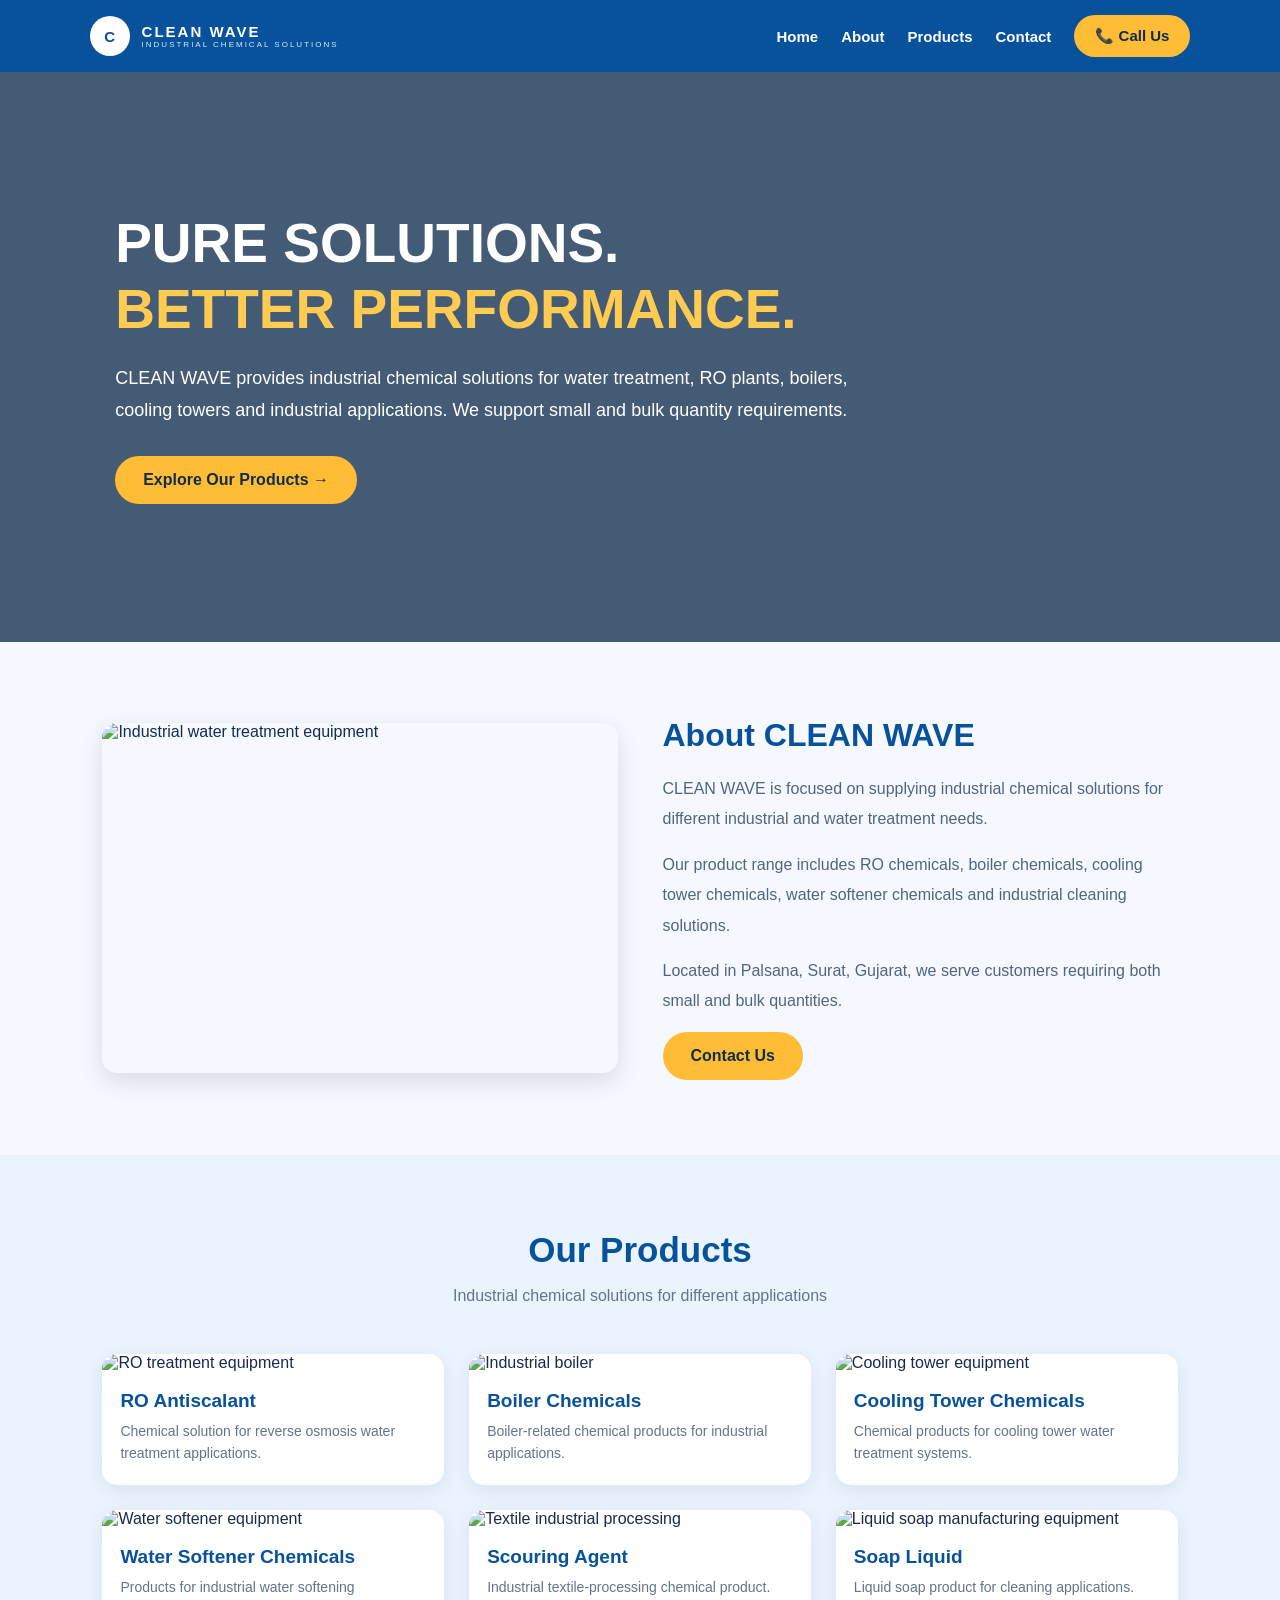
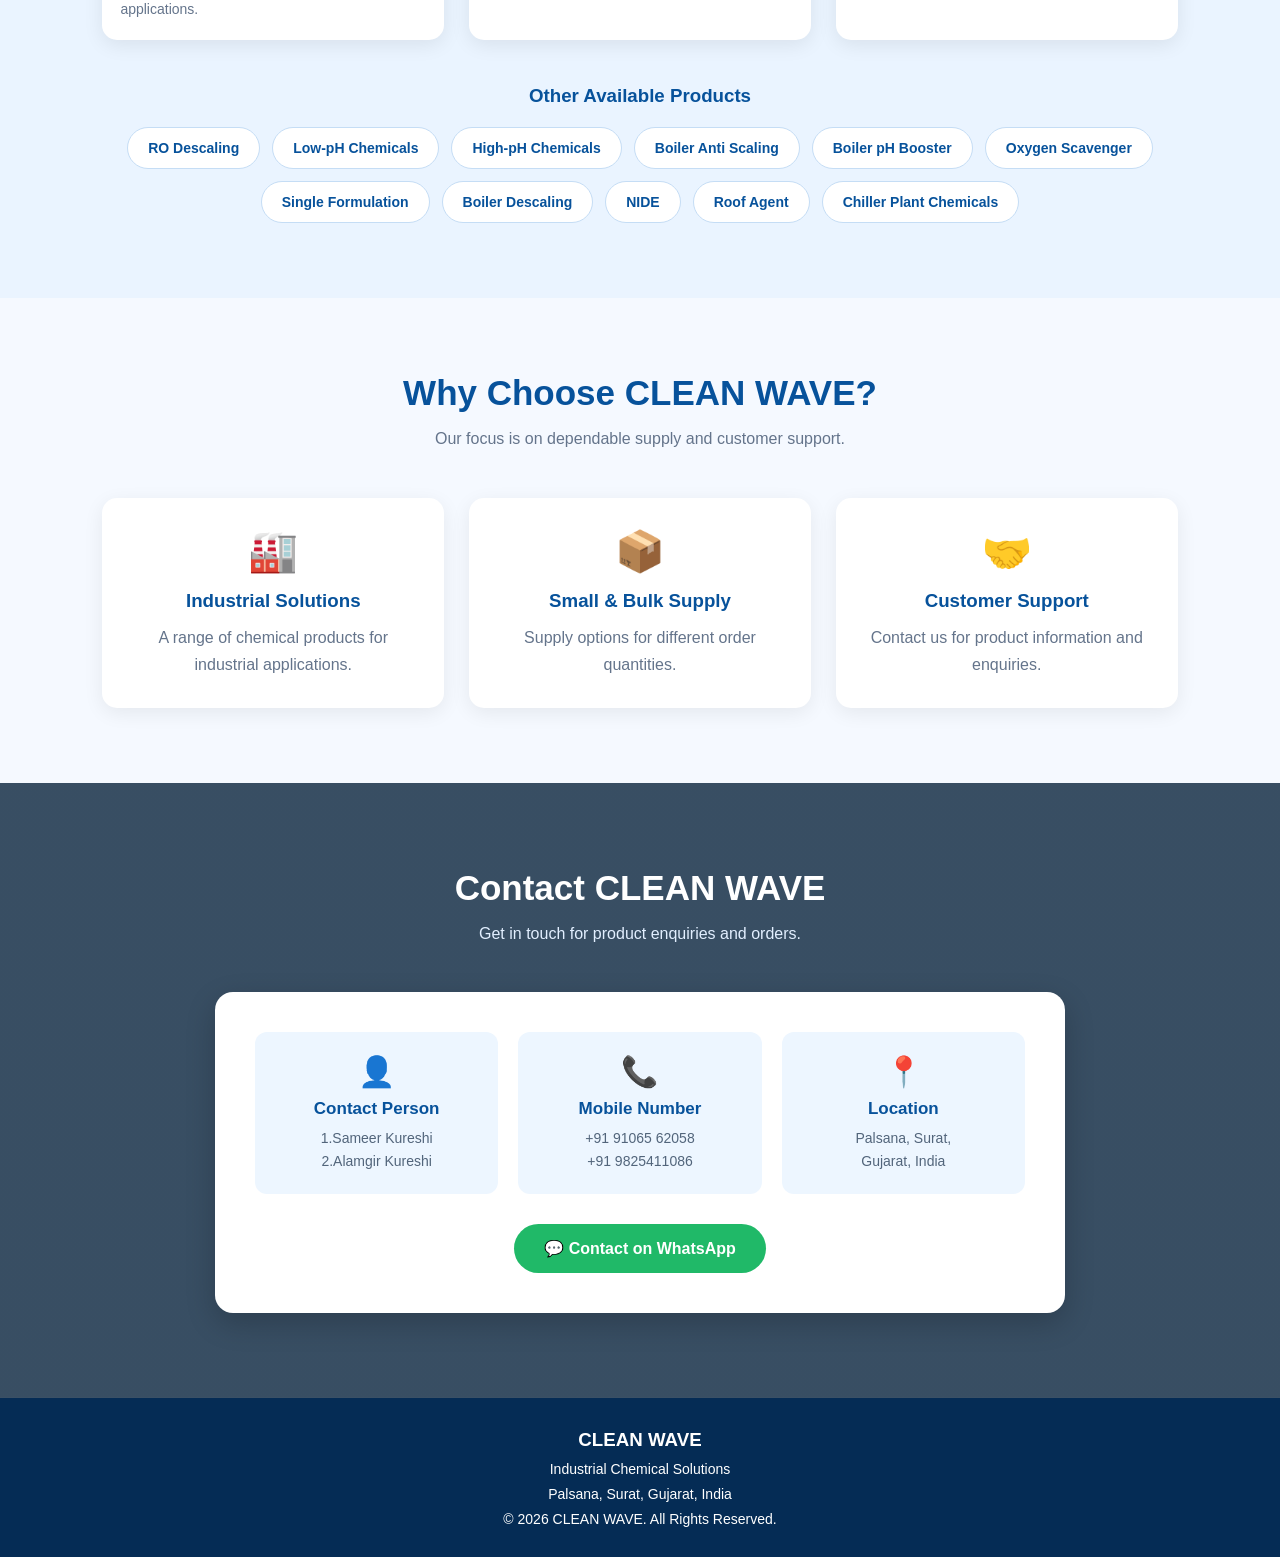
==== commit 98374c70: "Updated mobile1" ====
--- a/index.html
+++ b/index.html
@@ -40,28 +40,29 @@
     display: flex;
     align-items: center;
     gap: 12px;
+
 }
 
 .logo-circle {
-    width: 48px;
-    height: 48px;
+    width: 40px;
+    height: 40px;
     background: white;
     color: #07529b;
     border-radius: 50%;
     display: flex;
     justify-content: center;
     align-items: center;
-    font-size: 25px;
+    font-size: 15px;
     font-weight: bold;
 }
 
 .logo h2 {
-    font-size: 25px;
+    font-size: 15px;
     letter-spacing: 2px;
 }
 
 .logo p {
-    font-size: 11px;
+    font-size: 8px;
     color: #d8ecff;
     letter-spacing: 2px;
 }
@@ -692,13 +693,15 @@
             <div class="contact-item">
                 <div class="emoji">👤</div>
                 <h3>Contact Person</h3>
-                <p>Samir Kureshi</p>
+                <p>1.Sameer Kureshi</p>
+                <p>2.Alamgir Kureshi</p>
             </div>
 
             <div class="contact-item">
                 <div class="emoji">📞</div>
                 <h3>Mobile Number</h3>
-                <a href="tel:+919106562058">+91 91065 62058</a>
+                <a href="tel:+919106562058">+91 91065 62058</a> <br>
+                <a href="tel:+919825411086">+91 9825411086</a>
             </div>
 
             <div class="contact-item">
@@ -710,7 +713,7 @@
         </div>
 
         <a class="whatsapp-btn"
-           href="https://wa.me/919106562058"
+           href="https://wa.me/919724656591"
            target="_blank"
            rel="noopener">
             💬 Contact on WhatsApp
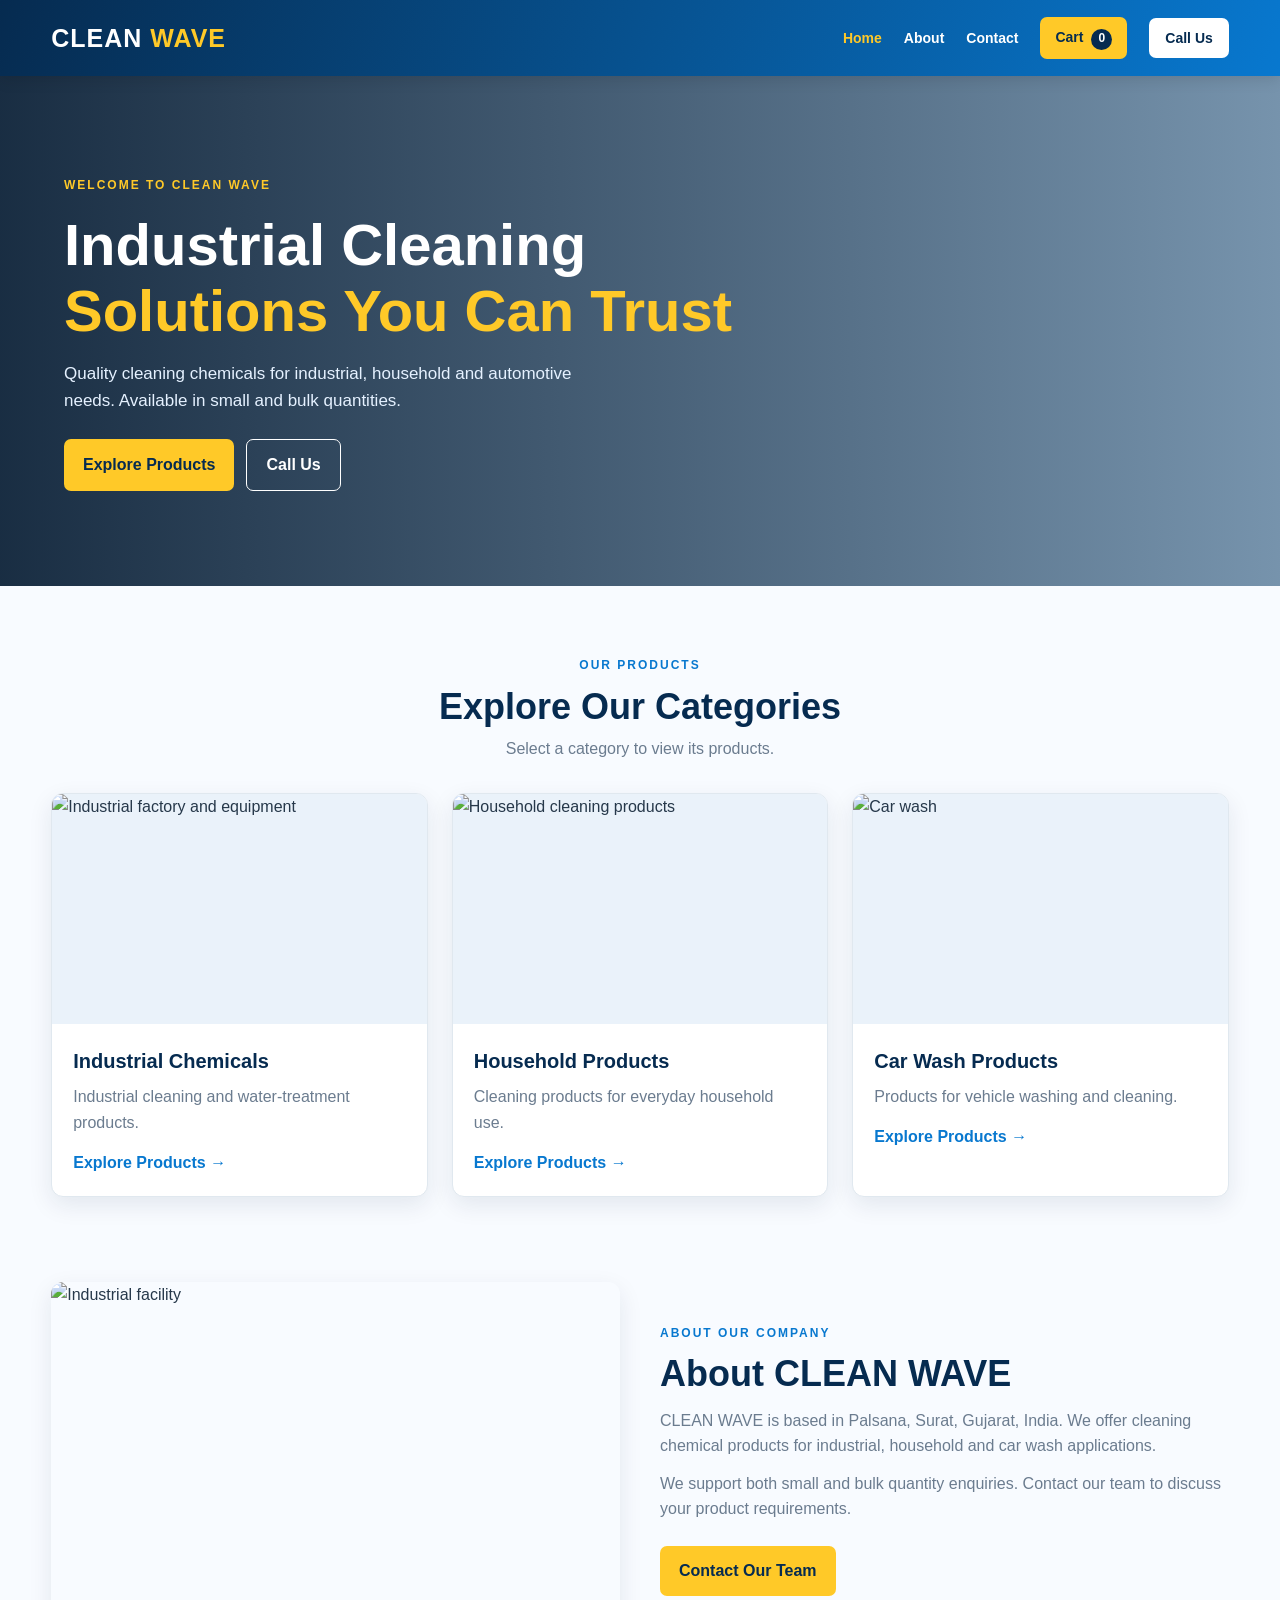
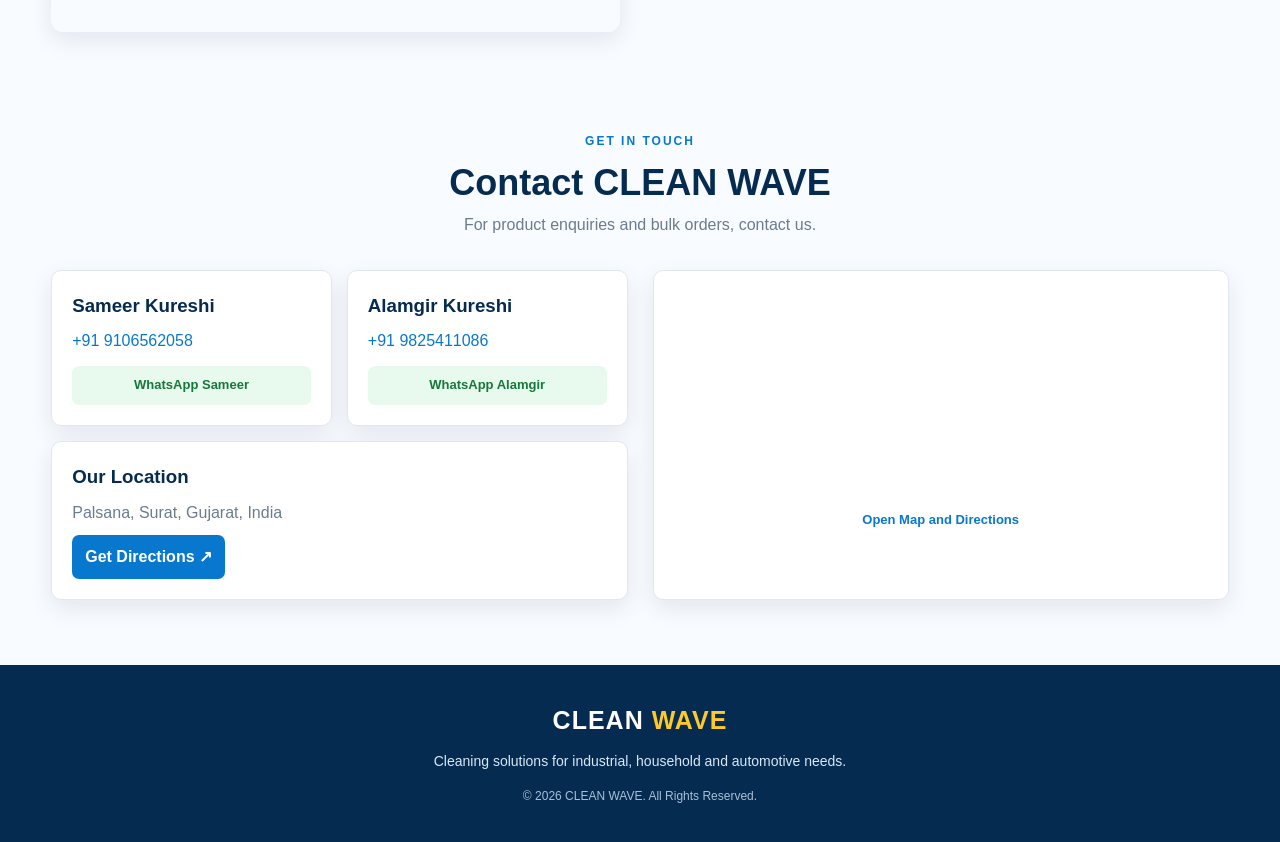
==== commit 05ef339f: "added files" ====
--- a/index.html
+++ b/index.html
@@ -2,731 +2,188 @@
 <!DOCTYPE html>
 <html lang="en">
 <head>
-<meta charset="UTF-8">
-<meta name="viewport" content="width=device-width, initial-scale=1.0">
-<title>CLEAN WAVE | Industrial Chemical Solutions</title>
-
-<style>
-* {
-    margin: 0;
-    padding: 0;
-    box-sizing: border-box;
-    font-family: Arial, Helvetica, sans-serif;
-    scroll-behavior: smooth;
-}
-
-body {
-    background: #f5f9ff;
-    color: #172b4d;
-}
-
-a {
-    text-decoration: none;
-}
-
-header {
-    width: 100%;
-    background: #07529b;
-    color: white;
-    padding: 15px 7%;
-    display: flex;
-    justify-content: space-between;
-    align-items: center;
-    flex-wrap: wrap;
-    gap: 15px;
-}
-
-.logo {
-    display: flex;
-    align-items: center;
-    gap: 12px;
-
-}
-
-.logo-circle {
-    width: 40px;
-    height: 40px;
-    background: white;
-    color: #07529b;
-    border-radius: 50%;
-    display: flex;
-    justify-content: center;
-    align-items: center;
-    font-size: 15px;
-    font-weight: bold;
-}
-
-.logo h2 {
-    font-size: 15px;
-    letter-spacing: 2px;
-}
-
-.logo p {
-    font-size: 8px;
-    color: #d8ecff;
-    letter-spacing: 2px;
-}
-
-nav {
-    display: flex;
-    align-items: center;
-    justify-content: center;
-    gap: 23px;
-    flex-wrap: wrap;
-}
-
-nav a {
-    color: white;
-    font-size: 15px;
-    font-weight: bold;
-    transition: 0.3s;
-}
-
-nav a:hover {
-    color: #ffdf70;
-}
-
-.call-btn {
-    background: #ffbd35;
-    color: #102b48;
-    padding: 12px 21px;
-    border-radius: 30px;
-    font-weight: bold;
-    display: inline-flex;
-    align-items: center;
-    justify-content: center;
-    white-space: nowrap;
-}
-
-.call-btn:hover {
-    background: white;
-}
-
-/* HERO */
-.hero {
-    min-height: 570px;
-    background:
-        linear-gradient(rgba(0, 30, 65, 0.72), rgba(0, 30, 65, 0.72)),
-        url("https://images.unsplash.com/photo-1769695832228-ab959c7c7e0d?auto=format&fit=crop&w=2000&q=85");
-    background-position: center;
-    background-size: cover;
-    display: flex;
-    align-items: center;
-    padding: 80px 9%;
-    color: white;
-}
-
-.hero-content {
-    max-width: 750px;
-}
-
-.hero h1 {
-    font-size: 55px;
-    line-height: 1.2;
-    margin-bottom: 20px;
-}
-
-.hero h1 span {
-    color: #ffcb50;
-}
-
-.hero p {
-    font-size: 18px;
-    line-height: 1.8;
-    margin-bottom: 30px;
-}
-
-.primary-btn {
-    display: inline-block;
-    background: #ffbd35;
-    color: #132c48;
-    padding: 15px 28px;
-    border-radius: 30px;
-    font-weight: bold;
-    transition: 0.3s;
-}
-
-.primary-btn:hover {
-    background: white;
-    transform: translateY(-3px);
-}
-
-/* COMMON SECTIONS */
-section {
-    padding: 75px 8%;
-}
-
-.section-title {
-    text-align: center;
-    margin-bottom: 45px;
-}
-
-.section-title h2 {
-    font-size: 35px;
-    color: #07529b;
-    margin-bottom: 12px;
-}
-
-.section-title p {
-    color: #64748b;
-    line-height: 1.7;
-}
-
-/* ABOUT */
-.about-container {
-    display: grid;
-    grid-template-columns: 1fr 1fr;
-    gap: 45px;
-    align-items: center;
-}
-
-.about-container img {
-    width: 100%;
-    height: 350px;
-    object-fit: cover;
-    border-radius: 15px;
-    box-shadow: 0 8px 25px rgba(0,0,0,0.12);
-}
-
-.about-text h2 {
-    color: #07529b;
-    font-size: 32px;
-    margin-bottom: 20px;
-}
-
-.about-text p {
-    color: #53657b;
-    line-height: 1.9;
-    margin-bottom: 15px;
-}
-
-/* PRODUCTS */
-.products {
-    background: #eaf4ff;
-}
-
-.product-grid {
-    display: grid;
-    grid-template-columns: repeat(3, 1fr);
-    gap: 25px;
-}
-
-.product-card {
-    background: white;
-    border-radius: 15px;
-    overflow: hidden;
-    box-shadow: 0 5px 20px rgba(0,0,0,0.08);
-    transition: 0.3s;
-}
-
-.product-card:hover {
-    transform: translateY(-8px);
-    box-shadow: 0 12px 25px rgba(0,0,0,0.13);
-}
-
-.product-card img {
-    width: 100%;
-    height: 220px;
-    object-fit: cover;
-}
-
-.product-card h3 {
-    color: #07529b;
-    padding: 18px 18px 8px;
-    font-size: 19px;
-}
-
-.product-card p {
-    color: #64748b;
-    padding: 0 18px 20px;
-    line-height: 1.6;
-    font-size: 14px;
-}
-
-/* OTHER PRODUCTS */
-.other-products {
-    margin-top: 45px;
-    text-align: center;
-}
-
-.other-products h3 {
-    color: #07529b;
-    margin-bottom: 20px;
-}
-
-.tag-container {
-    display: flex;
-    flex-wrap: wrap;
-    justify-content: center;
-    gap: 12px;
-}
-
-.tag {
-    background: white;
-    color: #07529b;
-    padding: 12px 20px;
-    border-radius: 25px;
-    border: 1px solid #c5ddf5;
-    font-size: 14px;
-    font-weight: bold;
-}
-
-/* WHY US */
-.why-grid {
-    display: grid;
-    grid-template-columns: repeat(3, 1fr);
-    gap: 25px;
-}
-
-.why-card {
-    background: white;
-    padding: 30px 22px;
-    text-align: center;
-    border-radius: 15px;
-    box-shadow: 0 5px 20px rgba(0,0,0,0.07);
-}
-
-.why-card .emoji {
-    font-size: 40px;
-    margin-bottom: 15px;
-}
-
-.why-card h3 {
-    color: #07529b;
-    margin-bottom: 12px;
-}
-
-.why-card p {
-    color: #64748b;
-    line-height: 1.7;
-}
-
-/* CONTACT */
-#contact {
-    background:
-        linear-gradient(rgba(3, 30, 55, 0.78), rgba(3, 30, 55, 0.78)),
-        url("https://images.unsplash.com/photo-1769695832228-ab959c7c7e0d?auto=format&fit=crop&w=2000&q=85");
-    background-size: cover;
-    background-position: center;
-    background-repeat: no-repeat;
-    text-align: center;
-    padding: 85px 8%;
-}
-
-#contact .section-title h2 {
-    color: white;
-}
-
-#contact .section-title p {
-    color: #e2efff;
-}
-
-.contact-card {
-    max-width: 850px;
-    margin: auto;
-    background: white;
-    border-radius: 18px;
-    padding: 40px;
-    box-shadow: 0 10px 30px rgba(0,0,0,0.2);
-}
-
-.contact-grid {
-    display: grid;
-    grid-template-columns: repeat(3, 1fr);
-    gap: 20px;
-    margin-bottom: 30px;
-}
-
-.contact-item {
-    background: #edf6ff;
-    padding: 22px 12px;
-    border-radius: 12px;
-}
-
-.contact-item .emoji {
-    font-size: 30px;
-    margin-bottom: 10px;
-}
-
-.contact-item h3 {
-    color: #07529b;
-    font-size: 17px;
-    margin-bottom: 8px;
-}
-
-.contact-item p,
-.contact-item a {
-    color: #52657b;
-    font-size: 14px;
-    line-height: 1.6;
-    overflow-wrap: anywhere;
-}
-
-.whatsapp-btn {
-    display: inline-block;
-    background: #20b968;
-    color: white;
-    padding: 15px 30px;
-    border-radius: 30px;
-    font-weight: bold;
-}
-
-.whatsapp-btn:hover {
-    background: #128b4b;
-}
-
-/* FOOTER */
-footer {
-    background: #052c55;
-    color: white;
-    text-align: center;
-    padding: 25px 15px;
-    line-height: 1.8;
-}
-
-footer p {
-    font-size: 14px;
-}
-
-/* TABLET */
-@media (max-width: 900px) {
-    header {
-        padding: 15px 4%;
-    }
-
-    nav {
-        gap: 14px;
-    }
-
-    .product-grid {
-        grid-template-columns: repeat(2, 1fr);
-    }
-
-    .about-container {
-        gap: 25px;
-    }
-}
-
-/* MOBILE RESPONSIVE */
-@media (max-width: 600px) {
-    header {
-        flex-direction: column;
-        align-items: center;
-        text-align: center;
-        padding: 18px 15px;
-    }
-
-    .logo {
-        justify-content: center;
-    }
-
-    .logo h2 {
-        font-size: 22px;
-    }
-
-    nav {
-        width: 100%;
-        display: flex;
-        justify-content: center;
-        gap: 12px 18px;
-    }
-
-    nav a {
-        font-size: 14px;
-    }
-
-    /* Keep Call Us visible on mobile */
-    .call-btn {
-        display: inline-flex !important;
-        width: auto;
-        min-width: 140px;
-        margin: 5px auto 0;
-        padding: 12px 22px;
-        font-size: 14px;
-    }
-
-    .hero {
-        min-height: 470px;
-        padding: 65px 7%;
-        text-align: center;
-        justify-content: center;
-    }
-
-    .hero h1 {
-        font-size: 36px;
-    }
-
-    .hero p {
-        font-size: 15px;
-    }
-
-    section {
-        padding: 55px 6%;
-    }
-
-    .section-title h2 {
-        font-size: 28px;
-    }
-
-    .about-container {
-        grid-template-columns: 1fr;
-    }
-
-    .about-container img {
-        height: 250px;
-    }
-
-    .about-text h2 {
-        font-size: 27px;
-    }
-
-    .product-grid {
-        grid-template-columns: 1fr;
-    }
-
-    .product-card img {
-        height: 220px;
-    }
-
-    .why-grid {
-        grid-template-columns: 1fr;
-    }
-
-    .contact-grid {
-        grid-template-columns: 1fr;
-    }
-
-    .contact-card {
-        padding: 25px 18px;
-    }
-
-    #contact {
-        padding: 60px 5%;
-    }
-}
-
-/* SMALL MOBILE */
-@media (max-width: 360px) {
-    .logo h2 {
-        font-size: 19px;
-    }
-
-    nav {
-        gap: 12px;
-    }
-
-    nav a {
-        font-size: 13px;
-    }
-
-    .hero h1 {
-        font-size: 30px;
-    }
-}
-</style>
+    <meta charset="UTF-8">
+    <meta name="viewport" content="width=device-width, initial-scale=1.0">
+    <title>CLEAN WAVE | Cleaning Chemical Manufacturer</title>
+    <link rel="stylesheet" href="style.css">
+    <script src="app.js" defer></script>
 </head>
-
 <body>
 
-<!-- HEADER -->
-<header>
-    <div class="logo">
-        <div class="logo-circle">C</div>
-        <div>
-            <h2>CLEAN WAVE</h2>
-            <p>INDUSTRIAL CHEMICAL SOLUTIONS</p>
-        </div>
+<header class="header">
+    <div class="nav-container">
+        <a href="index.html" class="logo">CLEAN <span>WAVE</span></a>
+
+        <button class="menu-toggle" id="menuToggle" aria-label="Toggle menu" aria-expanded="false">
+            <span></span><span></span><span></span>
+        </button>
+
+        <nav class="navbar" id="navbar">
+            <a href="index.html" class="active">Home</a>
+            <a href="#about">About</a>
+            <a href="#contact">Contact</a>
+            <a href="cart.html" class="cart-btn">Cart <span id="cartCount">0</span></a>
+            <a href="tel:+919106562058" class="call-btn">Call Us</a>
+        </nav>
     </div>
-
-    <nav>
-        <a href="#home">Home</a>
-        <a href="#about">About</a>
-        <a href="#products">Products</a>
-        <a href="#contact">Contact</a>
-        <a href="tel:+919106562058" class="call-btn">📞 Call Us</a>
-    </nav>
 </header>
 
-<!-- HERO -->
-<section class="hero" id="home">
-    <div class="hero-content">
-        <h1>PURE SOLUTIONS.<br><span>BETTER PERFORMANCE.</span></h1>
-        <p>
-            CLEAN WAVE provides industrial chemical solutions for water
-            treatment, RO plants, boilers, cooling towers and industrial
-            applications. We support small and bulk quantity requirements.
-        </p>
-        <a href="#products" class="primary-btn">Explore Our Products →</a>
-    </div>
-</section>
+<main>
 
-<!-- ABOUT -->
-<section id="about">
-    <div class="about-container">
-        <img
-            src="https://images.squarespace-cdn.com/content/v1/5e8f2430609470240c1af8ca/1596463994232-MEEEFWFVOA01J5LYI4I1/IMG_0697-min.jpg?format=1500w"
-            alt="Industrial water treatment equipment">
+    <!-- HOME / INDUSTRIAL BACKGROUND -->
+    <section class="hero">
+        <div class="hero-content">
+            <span class="hero-tag">WELCOME TO CLEAN WAVE</span>
+            <h1>Industrial Cleaning<br><span>Solutions You Can Trust</span></h1>
+            <p>
+                Quality cleaning chemicals for industrial, household and
+                automotive needs. Available in small and bulk quantities.
+            </p>
+            <div class="hero-buttons">
+                <a href="#products" class="primary-btn">Explore Products</a>
+                <a href="tel:+919106562058" class="secondary-btn">Call Us</a>
+            </div>
+        </div>
+    </section>
 
-        <div class="about-text">
+    <!-- THREE CATEGORY CARDS ONLY -->
+    <section class="category-section" id="products">
+        <div class="section-heading">
+            <span>OUR PRODUCTS</span>
+            <h2>Explore Our Categories</h2>
+            <p>Select a category to view its products.</p>
+        </div>
+
+        <div class="category-grid">
+
+            <a href="industrial.html" class="category-card">
+                <img
+                    src="https://images.unsplash.com/photo-1581092160562-40aa08e78837?auto=format&fit=crop&w=900&q=85"
+                    alt="Industrial factory and equipment"
+                    onerror="this.onerror=null;this.src='https://placehold.co/900x600/123b5d/ffffff?text=Industrial+Chemicals';"
+                >
+                <div class="category-content">
+                    <h3>Industrial Chemicals</h3>
+                    <p>Industrial cleaning and water-treatment products.</p>
+                    <span>Explore Products →</span>
+                </div>
+            </a>
+
+            <a href="household.html" class="category-card">
+                <img
+                    src="https://images.unsplash.com/photo-1585421514738-01798e348b17?auto=format&fit=crop&w=900&q=85"
+                    alt="Household cleaning products"
+                    onerror="this.onerror=null;this.src='https://placehold.co/900x600/123b5d/ffffff?text=Household+Products';"
+                >
+                <div class="category-content">
+                    <h3>Household Products</h3>
+                    <p>Cleaning products for everyday household use.</p>
+                    <span>Explore Products →</span>
+                </div>
+            </a>
+
+            <a href="car-wash.html" class="category-card">
+                <img
+                    src="https://images.unsplash.com/photo-1607860108855-64acf2078ed9?auto=format&fit=crop&w=900&q=85"
+                    alt="Car wash"
+                    onerror="this.onerror=null;this.src='https://placehold.co/900x600/123b5d/ffffff?text=Car+Wash+Products';"
+                >
+                <div class="category-content">
+                    <h3>Car Wash Products</h3>
+                    <p>Products for vehicle washing and cleaning.</p>
+                    <span>Explore Products →</span>
+                </div>
+            </a>
+
+        </div>
+    </section>
+
+    <!-- ABOUT -->
+    <section class="about-section" id="about">
+        <div class="about-image">
+            <img
+                src="https://img.freepik.com/premium-photo/clean-wave-logo-circle-icon-vector-design_1313853-25604.jpg"
+                alt="Industrial facility"
+                onerror="this.onerror=null;this.src='https://placehold.co/900x600/123b5d/ffffff?text=CLEAN+WAVE';"
+            >
+        </div>
+
+        <div class="about-content">
+            <span class="section-tag">ABOUT OUR COMPANY</span>
             <h2>About CLEAN WAVE</h2>
             <p>
-                CLEAN WAVE is focused on supplying industrial chemical
-                solutions for different industrial and water treatment needs.
+                CLEAN WAVE is based in Palsana, Surat, Gujarat, India.
+                We offer cleaning chemical products for industrial,
+                household and car wash applications.
             </p>
             <p>
-                Our product range includes RO chemicals, boiler chemicals,
-                cooling tower chemicals, water softener chemicals and
-                industrial cleaning solutions.
+                We support both small and bulk quantity enquiries.
+                Contact our team to discuss your product requirements.
             </p>
-            <p>
-                Located in Palsana, Surat, Gujarat, we serve customers
-                requiring both small and bulk quantities.
-            </p>
-            <a href="#contact" class="primary-btn">Contact Us</a>
+            <a href="#contact" class="primary-btn">Contact Our Team</a>
         </div>
-    </div>
-</section>
+    </section>
 
-<!-- PRODUCTS -->
-<section class="products" id="products">
-    <div class="section-title">
-        <h2>Our Products</h2>
-        <p>Industrial chemical solutions for different applications</p>
-    </div>
-
-    <div class="product-grid">
-
-        <div class="product-card">
-            <img src="https://images.squarespace-cdn.com/content/v1/5e8f2430609470240c1af8ca/1596463994232-MEEEFWFVOA01J5LYI4I1/IMG_0697-min.jpg?format=1500w" alt="RO treatment equipment">
-            <h3>RO Antiscalant</h3>
-            <p>Chemical solution for reverse osmosis water treatment applications.</p>
+    <!-- CONTACT -->
+    <section class="contact-section" id="contact">
+        <div class="section-heading">
+            <span>GET IN TOUCH</span>
+            <h2>Contact CLEAN WAVE</h2>
+            <p>For product enquiries and bulk orders, contact us.</p>
         </div>
 
-        <div class="product-card">
-            <img src="https://www.speboilers.com/assets/img/products/Industrial-Steam-Boiler.jpg" alt="Industrial boiler">
-            <h3>Boiler Chemicals</h3>
-            <p>Boiler-related chemical products for industrial applications.</p>
-        </div>
+        <div class="contact-layout">
+            <div class="contact-details">
 
-        <div class="product-card">
-            <img src="https://assets.zyrosite.com/cdn-cgi/image/format%3Dauto%2Cw%3D768%2Ch%3D550%2Cfit%3Dcrop/m2WEK3JrxBH2nex4/gemini_generated_image_omyvqbomyvqbomyv-Yyv0zzkab4Fz46JV.png" alt="Cooling tower equipment">
-            <h3>Cooling Tower Chemicals</h3>
-            <p>Chemical products for cooling tower water treatment systems.</p>
-        </div>
+                <div class="contact-person">
+                    <h3>Sameer Kureshi</h3>
+                    <a href="tel:+919106562058">+91 9106562058</a>
+                    <a class="whatsapp-btn" href="https://wa.me/919724656591" target="_blank" rel="noopener">
+                        WhatsApp Sameer
+                    </a>
+                </div>
 
-        <div class="product-card">
-            <img src="https://anhar.com.lb/files/images/albums/5/sibline-softener-11-a4d29df4df97.jpg" alt="Water softener equipment">
-            <h3>Water Softener Chemicals</h3>
-            <p>Products for industrial water softening applications.</p>
-        </div>
+                <div class="contact-person">
+                    <h3>Alamgir Kureshi</h3>
+                    <a href="tel:+919825411086">+91 9825411086</a>
+                    <a class="whatsapp-btn" href="https://wa.me/917990171874" target="_blank" rel="noopener">
+                        WhatsApp Alamgir
+                    </a>
+                </div>
 
-        <div class="product-card">
-            <img src="https://h2s.co.in/cdn/shop/articles/Textile_Processing_and_Hard_Water-_The_Quality_Issue_Killing_Your_Unit_s_Margins.webp?crop=center&height=630&v=1779367552&width=1200" alt="Textile industrial processing">
-            <h3>Scouring Agent</h3>
-            <p>Industrial textile-processing chemical product.</p>
-        </div>
-
-        <div class="product-card">
-            <img src="https://image.made-in-china.com/2f0j00JjdcokvytWbZ/Full-Production-Line-Liquid-Soap-Making-Machine-Dish-Washer-Mixing-Equipment-Industrial-Blender-Liquid-Soap-Hand-Wash-Mixer.webp" alt="Liquid soap manufacturing equipment">
-            <h3>Soap Liquid</h3>
-            <p>Liquid soap product for cleaning applications.</p>
-        </div>
-
-    </div>
-
-    <div class="other-products">
-        <h3>Other Available Products</h3>
-        <div class="tag-container">
-            <span class="tag">RO Descaling</span>
-            <span class="tag">Low-pH Chemicals</span>
-            <span class="tag">High-pH Chemicals</span>
-            <span class="tag">Boiler Anti Scaling</span>
-            <span class="tag">Boiler pH Booster</span>
-            <span class="tag">Oxygen Scavenger</span>
-            <span class="tag">Single Formulation</span>
-            <span class="tag">Boiler Descaling</span>
-            <span class="tag">NIDE</span>
-            <span class="tag">Roof Agent</span>
-            <span class="tag">Chiller Plant Chemicals</span>
-        </div>
-    </div>
-</section>
-
-<!-- WHY CHOOSE US -->
-<section>
-    <div class="section-title">
-        <h2>Why Choose CLEAN WAVE?</h2>
-        <p>Our focus is on dependable supply and customer support.</p>
-    </div>
-
-    <div class="why-grid">
-        <div class="why-card">
-            <div class="emoji">🏭</div>
-            <h3>Industrial Solutions</h3>
-            <p>A range of chemical products for industrial applications.</p>
-        </div>
-
-        <div class="why-card">
-            <div class="emoji">📦</div>
-            <h3>Small & Bulk Supply</h3>
-            <p>Supply options for different order quantities.</p>
-        </div>
-
-        <div class="why-card">
-            <div class="emoji">🤝</div>
-            <h3>Customer Support</h3>
-            <p>Contact us for product information and enquiries.</p>
-        </div>
-    </div>
-</section>
-
-<!-- CONTACT -->
-<section id="contact">
-    <div class="section-title">
-        <h2>Contact CLEAN WAVE</h2>
-        <p>Get in touch for product enquiries and orders.</p>
-    </div>
-
-    <div class="contact-card">
-        <div class="contact-grid">
-
-            <div class="contact-item">
-                <div class="emoji">👤</div>
-                <h3>Contact Person</h3>
-                <p>1.Sameer Kureshi</p>
-                <p>2.Alamgir Kureshi</p>
+                <div class="contact-location">
+                    <h3>Our Location</h3>
+                    <p>Palsana, Surat, Gujarat, India</p>
+                    <a class="directions-btn"
+                       href="https://www.google.com/maps/dir/?api=1&destination=Palsana%2C+Surat%2C+Gujarat%2C+India"
+                       target="_blank" rel="noopener">
+                        Get Directions ↗
+                    </a>
+                </div>
             </div>
 
-            <div class="contact-item">
-                <div class="emoji">📞</div>
-                <h3>Mobile Number</h3>
-                <a href="tel:+919106562058">+91 91065 62058</a> <br>
-                <a href="tel:+919825411086">+91 9825411086</a>
+            <div class="contact-map">
+                <iframe
+                    title="CLEAN WAVE location"
+                    src="https://maps.google.com/maps?q=Palsana%2C%20Surat%2C%20Gujarat%2C%20India&z=13&output=embed"
+                    loading="lazy"
+                    allowfullscreen>
+                </iframe>
+                <a class="map-link"
+                   href="https://www.google.com/maps/dir/?api=1&destination=Palsana%2C+Surat%2C+Gujarat%2C+India"
+                   target="_blank" rel="noopener">
+                    Open Map and Directions
+                </a>
             </div>
+        </div>
+    </section>
 
-            <div class="contact-item">
-                <div class="emoji">📍</div>
-                <h3>Location</h3>
-                <p>Palsana, Surat,<br>Gujarat, India</p>
-            </div>
+</main>
 
-        </div>
-
-        <a class="whatsapp-btn"
-           href="https://wa.me/919724656591"
-           target="_blank"
-           rel="noopener">
-            💬 Contact on WhatsApp
-        </a>
-    </div>
-</section>
-
-<!-- FOOTER -->
-<footer>
-    <h3>CLEAN WAVE</h3>
-    <p>Industrial Chemical Solutions</p>
-    <p>Palsana, Surat, Gujarat, India</p>
-    <p>© 2026 CLEAN WAVE. All Rights Reserved.</p>
+<footer class="footer">
+    <a href="index.html" class="logo footer-logo">CLEAN <span>WAVE</span></a>
+    <p>Cleaning solutions for industrial, household and automotive needs.</p>
+    <p class="copyright">© 2026 CLEAN WAVE. All Rights Reserved.</p>
 </footer>
 
 </body>
--- a/style.css
+++ b/style.css
@@ -0,0 +1,1200 @@
+
+* {
+    margin: 0;
+    padding: 0;
+    box-sizing: border-box;
+}
+
+:root {
+    --navy: #062b50;
+    --blue: #0878cf;
+    --yellow: #ffc928;
+    --light: #f4f8fc;
+    --text: #26384a;
+    --muted: #6b7c8f;
+    --border: #e0e8ef;
+    --white: #fff;
+    --shadow: 0 8px 25px rgba(0, 35, 70, .09);
+}
+
+html {
+    scroll-behavior: smooth;
+    scroll-padding-top: 90px;
+}
+
+body {
+    font-family: Arial, Helvetica, sans-serif;
+    color: var(--text);
+    background: #f8fbff;
+    line-height: 1.6;
+    overflow-x: hidden;
+}
+
+a {
+    text-decoration: none;
+    color: inherit;
+}
+
+/* HEADER */
+
+.header {
+    width: 100%;
+    background: linear-gradient(110deg, #062b50, #0878cf);
+    position: sticky;
+    top: 0;
+    z-index: 1000;
+    box-shadow: 0 3px 15px rgba(0, 0, 0, .12);
+}
+
+.nav-container {
+    width: min(1200px, 92%);
+    min-height: 76px;
+    margin: auto;
+    display: flex;
+    align-items: center;
+    justify-content: space-between;
+    gap: 20px;
+}
+
+.logo {
+    color: white;
+    font-size: 25px;
+    font-weight: 900;
+    letter-spacing: 1px;
+    white-space: nowrap;
+}
+
+.logo span {
+    color: var(--yellow);
+}
+
+.navbar {
+    display: flex;
+    align-items: center;
+    justify-content: flex-end;
+    gap: 22px;
+}
+
+.navbar a {
+    color: white;
+    font-size: 14px;
+    font-weight: 700;
+    white-space: nowrap;
+    transition: .2s;
+}
+
+.navbar a:hover,
+.navbar a.active {
+    color: var(--yellow);
+}
+
+.navbar .cart-btn {
+    background: var(--yellow);
+    color: var(--navy);
+    padding: 9px 15px;
+    border-radius: 7px;
+}
+
+.navbar .cart-btn:hover,
+.navbar .cart-btn.active {
+    background: white;
+    color: var(--navy);
+}
+
+#cartCount {
+    display: inline-flex;
+    justify-content: center;
+    align-items: center;
+    min-width: 21px;
+    height: 21px;
+    margin-left: 4px;
+    padding: 0 5px;
+    border-radius: 50px;
+    background: var(--navy);
+    color: white;
+    font-size: 12px;
+}
+
+.navbar .call-btn {
+    background: #fff;
+    color: var(--navy);
+    padding: 9px 16px;
+    border-radius: 7px;
+}
+
+.navbar .call-btn:hover {
+    background: var(--yellow);
+    color: var(--navy);
+}
+
+.menu-toggle {
+    display: none;
+    border: 0;
+    background: transparent;
+    cursor: pointer;
+    padding: 8px;
+}
+
+.menu-toggle span {
+    display: block;
+    width: 26px;
+    height: 3px;
+    margin: 5px 0;
+    background: white;
+    border-radius: 5px;
+}
+
+/* HERO WITH INDUSTRIAL BACKGROUND */
+
+.hero {
+    min-height: 510px;
+    display: flex;
+    align-items: center;
+    padding: 65px max(5%, calc((100% - 1200px) / 2));
+    color: white;
+    background:
+        linear-gradient(90deg, rgba(3, 25, 48, .91), rgba(3, 55, 99, .53)),
+        url("https://images.unsplash.com/photo-1581092160562-40aa08e78837?auto=format&fit=crop&w=1800&q=85")
+        center/cover no-repeat;
+}
+
+.hero-content {
+    max-width: 680px;
+}
+
+.hero-tag,
+.section-heading > span,
+.page-heading > span,
+.cart-title > span,
+.section-tag {
+    display: inline-block;
+    color: var(--blue);
+    font-size: 12px;
+    font-weight: 800;
+    letter-spacing: 2px;
+}
+
+.hero-tag {
+    color: var(--yellow);
+}
+
+.hero h1 {
+    font-size: clamp(35px, 5vw, 58px);
+    line-height: 1.15;
+    margin: 15px 0;
+}
+
+.hero h1 span {
+    color: var(--yellow);
+}
+
+.hero p {
+    max-width: 550px;
+    color: #e5f1ff;
+    font-size: 17px;
+    margin-bottom: 25px;
+}
+
+.hero-buttons {
+    display: flex;
+    flex-wrap: wrap;
+    gap: 12px;
+}
+
+.primary-btn,
+.secondary-btn,
+.whatsapp-btn,
+.directions-btn {
+    display: inline-flex;
+    align-items: center;
+    justify-content: center;
+    padding: 12px 19px;
+    border-radius: 7px;
+    font-weight: 700;
+    transition: .2s;
+}
+
+.primary-btn {
+    background: var(--yellow);
+    color: var(--navy);
+}
+
+.secondary-btn {
+    border: 1px solid white;
+    color: white;
+}
+
+.primary-btn:hover,
+.secondary-btn:hover,
+.whatsapp-btn:hover,
+.directions-btn:hover {
+    transform: translateY(-2px);
+}
+
+/* COMMON SECTIONS */
+
+.category-section,
+.contact-section {
+    width: min(1200px, 92%);
+    margin: auto;
+    padding: 65px 0;
+}
+
+.section-heading,
+.page-heading {
+    text-align: center;
+    margin-bottom: 32px;
+}
+
+.section-heading h2,
+.page-heading h1,
+.cart-title h1,
+.about-content h2 {
+    color: var(--navy);
+    font-size: clamp(26px, 4vw, 36px);
+    line-height: 1.2;
+    margin: 8px 0;
+}
+
+.section-heading p,
+.page-heading p {
+    color: var(--muted);
+}
+
+/* THREE CATEGORY CARDS */
+
+.category-grid {
+    display: grid;
+    grid-template-columns: repeat(3, minmax(0, 1fr));
+    gap: 24px;
+}
+
+.category-card {
+    min-width: 0;
+    overflow: hidden;
+    border-radius: 12px;
+    background: white;
+    box-shadow: var(--shadow);
+    border: 1px solid var(--border);
+    transition: transform .25s ease;
+}
+
+.category-card:hover {
+    transform: translateY(-5px);
+}
+
+.category-card img {
+    display: block;
+    width: 100%;
+    height: 230px;
+    object-fit: cover;
+    background: #eaf2fa;
+}
+
+.category-content {
+    padding: 21px;
+}
+
+.category-content h3 {
+    color: var(--navy);
+    font-size: 20px;
+}
+
+.category-content p {
+    color: var(--muted);
+    margin: 7px 0 14px;
+}
+
+.category-content span {
+    color: var(--blue);
+    font-weight: 800;
+}
+
+/* ABOUT */
+
+.about-section {
+    width: min(1200px, 92%);
+    margin: 0 auto;
+    padding: 20px 0 65px;
+    display: grid;
+    grid-template-columns: 1fr 1fr;
+    align-items: center;
+    gap: 40px;
+}
+
+.about-image {
+    min-width: 0;
+}
+
+.about-image img {
+    width: 100%;
+    height: 350px;
+    display: block;
+    object-fit: cover;
+    border-radius: 12px;
+    box-shadow: var(--shadow);
+}
+
+.about-content p {
+    color: var(--muted);
+    margin: 12px 0;
+}
+
+.about-content .primary-btn {
+    margin-top: 12px;
+}
+
+/* CONTACT */
+
+.contact-section {
+    padding-top: 30px;
+}
+
+.contact-layout {
+    display: grid;
+    grid-template-columns: minmax(0, 1fr) minmax(0, 1fr);
+    align-items: stretch;
+    gap: 25px;
+}
+
+.contact-details {
+    display: grid;
+    grid-template-columns: repeat(2, minmax(0, 1fr));
+    gap: 15px;
+}
+
+.contact-person,
+.contact-location {
+    min-width: 0;
+    padding: 20px;
+    background: white;
+    border: 1px solid var(--border);
+    border-radius: 10px;
+    box-shadow: var(--shadow);
+}
+
+.contact-person h3,
+.contact-location h3 {
+    color: var(--navy);
+    margin-bottom: 8px;
+}
+
+.contact-person > a:not(.whatsapp-btn) {
+    display: block;
+    color: var(--blue);
+    overflow-wrap: anywhere;
+}
+
+.whatsapp-btn {
+    width: 100%;
+    margin-top: 12px;
+    padding: 9px 10px;
+    background: #e8f9ee;
+    color: #16783b;
+    font-size: 13px;
+    text-align: center;
+}
+
+.contact-location {
+    grid-column: 1 / -1;
+}
+
+.contact-location p {
+    color: var(--muted);
+}
+
+.directions-btn {
+    margin-top: 10px;
+    padding: 9px 13px;
+    background: var(--blue);
+    color: white;
+}
+
+.contact-map {
+    min-width: 0;
+    min-height: 230px;
+    overflow: hidden;
+    background: white;
+    border: 1px solid var(--border);
+    border-radius: 10px;
+    box-shadow: var(--shadow);
+}
+
+.contact-map iframe {
+    display: block;
+    width: 100%;
+    height: 230px;
+    border: 0;
+}
+
+.map-link {
+    display: block;
+    padding: 9px;
+    color: var(--blue);
+    text-align: center;
+    font-weight: 700;
+    font-size: 13px;
+}
+
+/* PRODUCT CATEGORY PAGES */
+
+.category-page {
+    width: min(1200px, 92%);
+    margin: auto;
+    padding: 55px 0 65px;
+    min-height: 65vh;
+}
+
+.page-heading {
+    margin-bottom: 35px;
+}
+
+.product-grid {
+    display: grid;
+    grid-template-columns: repeat(4, minmax(0, 1fr));
+    gap: 22px;
+}
+
+.product-card {
+    min-width: 0;
+    overflow: hidden;
+    background: white;
+    border: 1px solid var(--border);
+    border-radius: 12px;
+    box-shadow: var(--shadow);
+    transition: transform .25s ease;
+}
+
+.product-card:hover {
+    transform: translateY(-5px);
+}
+
+.product-card img {
+    display: block;
+    width: 100%;
+    height: 190px;
+    object-fit: cover;
+    background: #eaf2fa;
+}
+
+.product-info {
+    padding: 16px;
+}
+
+.product-info h3 {
+    color: var(--navy);
+    font-size: 17px;
+    line-height: 1.35;
+    min-height: 45px;
+    overflow-wrap: anywhere;
+}
+
+.product-category {
+    color: var(--muted);
+    font-size: 12px;
+    margin: 5px 0 9px;
+    text-transform: capitalize;
+}
+
+.product-price {
+    color: var(--blue);
+    font-size: 19px;
+    font-weight: 800;
+    margin: 8px 0 13px;
+}
+
+.product-price small {
+    color: var(--muted);
+    font-size: 12px;
+    font-weight: 400;
+}
+
+.add-to-cart {
+    width: 100%;
+    border: 0;
+    border-radius: 7px;
+    background: var(--blue);
+    color: white;
+    padding: 11px;
+    font-size: 14px;
+    font-weight: 700;
+    cursor: pointer;
+}
+
+.add-to-cart:hover {
+    background: var(--navy);
+}
+
+.product-quantity,
+.quantity-control {
+    display: flex;
+    align-items: center;
+    justify-content: space-between;
+    gap: 8px;
+    width: 100%;
+    padding: 6px;
+    border: 1px solid var(--border);
+    border-radius: 7px;
+    background: #f2f8ff;
+}
+
+.product-quantity button,
+.quantity-control button {
+    width: 34px;
+    height: 32px;
+    border: 0;
+    border-radius: 5px;
+    background: var(--blue);
+    color: white;
+    font-size: 20px;
+    cursor: pointer;
+}
+
+.product-quantity span,
+.quantity-control span {
+    font-weight: 800;
+}
+
+.back-home {
+    margin-top: 35px;
+    text-align: center;
+}
+
+.back-home a,
+.continue-shopping {
+    color: var(--blue);
+    font-weight: 700;
+}
+
+/* CART */
+
+.cart-page {
+    width: min(1200px, 92%);
+    margin: auto;
+    padding: 50px 0 70px;
+    display: grid;
+    grid-template-columns: minmax(0, 1fr) 320px;
+    align-items: start;
+    gap: 25px;
+}
+
+.cart-main {
+    min-width: 0;
+}
+
+.cart-title {
+    margin-bottom: 25px;
+}
+
+.cart-item {
+    display: grid;
+    grid-template-columns: minmax(0, 1fr) 125px 100px 80px;
+    align-items: center;
+    gap: 14px;
+    margin-bottom: 13px;
+    padding: 17px;
+    background: white;
+    border: 1px solid var(--border);
+    border-radius: 10px;
+    box-shadow: var(--shadow);
+}
+
+.cart-item-info {
+    min-width: 0;
+}
+
+.cart-item-info h3 {
+    color: var(--navy);
+    overflow-wrap: anywhere;
+}
+
+.cart-item-info p {
+    color: var(--muted);
+    font-size: 13px;
+}
+
+.cart-item-price {
+    color: var(--blue);
+    font-weight: 800;
+    white-space: nowrap;
+}
+
+.quantity-control {
+    width: 115px;
+}
+
+.quantity-control button {
+    width: 29px;
+    height: 29px;
+}
+
+.remove-btn {
+    border: 0;
+    background: #fff0f0;
+    color: #d12c2c;
+    padding: 8px 10px;
+    border-radius: 5px;
+    cursor: pointer;
+    font-weight: 700;
+}
+
+.cart-summary-container {
+    min-width: 0;
+    position: sticky;
+    top: 95px;
+}
+
+.cart-summary-card {
+    padding: 23px;
+    background: white;
+    border: 1px solid var(--border);
+    border-radius: 12px;
+    box-shadow: var(--shadow);
+}
+
+.cart-summary-card h2 {
+    color: var(--navy);
+    margin-bottom: 18px;
+}
+
+.summary-row {
+    display: flex;
+    justify-content: space-between;
+    gap: 10px;
+    margin: 12px 0;
+    color: var(--muted);
+}
+
+.summary-total {
+    display: flex;
+    justify-content: space-between;
+    gap: 10px;
+    padding-top: 15px;
+    margin-top: 15px;
+    border-top: 1px solid var(--border);
+    color: var(--navy);
+    font-size: 19px;
+    font-weight: 800;
+}
+
+.checkout-btn {
+    width: 100%;
+    margin-top: 20px;
+    padding: 13px;
+    border: 0;
+    border-radius: 7px;
+    background: #168a49;
+    color: white;
+    font-weight: 800;
+    cursor: pointer;
+}
+
+.checkout-btn:hover {
+    background: #0c6734;
+}
+
+.cart-empty {
+    padding: 35px 20px;
+    text-align: center;
+    background: white;
+    border: 1px solid var(--border);
+    border-radius: 10px;
+}
+
+.cart-empty h2 {
+    color: var(--navy);
+    margin-bottom: 10px;
+}
+
+.cart-empty a {
+    display: inline-block;
+    margin-top: 15px;
+    color: var(--blue);
+    font-weight: 700;
+}
+
+.continue-shopping {
+    display: inline-block;
+    margin-top: 20px;
+}
+
+/* FOOTER */
+
+.footer {
+    padding: 35px 5%;
+    background: var(--navy);
+    color: #d9e8f7;
+    text-align: center;
+}
+
+.footer-logo {
+    display: inline-block;
+    margin-bottom: 10px;
+}
+
+.footer p {
+    font-size: 14px;
+}
+
+.copyright {
+    margin-top: 15px;
+    color: #a8c0d7;
+    font-size: 12px !important;
+}
+
+/* TABLET */
+
+@media (max-width: 1050px) {
+    .navbar {
+        gap: 13px;
+    }
+
+    .navbar a {
+        font-size: 13px;
+    }
+
+    .product-grid {
+        grid-template-columns: repeat(3, minmax(0, 1fr));
+    }
+
+    .cart-page {
+        grid-template-columns: minmax(0, 1fr) 280px;
+    }
+
+    .cart-item {
+        grid-template-columns: minmax(0, 1fr) 110px;
+    }
+
+    .cart-item-price,
+    .cart-item .quantity-control,
+    .cart-item .remove-btn {
+        justify-self: start;
+    }
+}
+
+/* MOBILE NAVIGATION */
+
+@media (max-width: 850px) {
+    .nav-container {
+        min-height: 68px;
+        position: relative;
+    }
+
+    .menu-toggle {
+        display: block;
+    }
+
+    .navbar {
+        display: none;
+        position: absolute;
+        top: 68px;
+        left: 0;
+        right: 0;
+        padding: 15px;
+        background: var(--navy);
+        flex-direction: column;
+        align-items: stretch;
+        gap: 0;
+        border-radius: 0 0 10px 10px;
+        box-shadow: 0 12px 18px rgba(0, 0, 0, .18);
+        max-height: calc(100vh - 75px);
+        overflow-y: auto;
+    }
+
+    .navbar.open {
+        display: flex;
+    }
+
+    .navbar a {
+        display: block;
+        padding: 12px 10px;
+        border-bottom: 1px solid rgba(255, 255, 255, .12);
+        font-size: 15px;
+    }
+
+    .navbar .cart-btn,
+    .navbar .call-btn {
+        margin-top: 10px;
+        text-align: center;
+        border: 0;
+    }
+
+    .about-section {
+        grid-template-columns: 1fr;
+        gap: 25px;
+    }
+
+    .about-image img {
+        height: 280px;
+    }
+
+    .contact-layout {
+        grid-template-columns: 1fr;
+    }
+
+    .cart-page {
+        grid-template-columns: 1fr;
+    }
+
+    .cart-summary-container {
+        position: static;
+    }
+
+    .category-grid {
+        grid-template-columns: repeat(2, minmax(0, 1fr));
+    }
+}
+
+/* SMALL MOBILE */
+
+@media (max-width: 600px) {
+    .hero {
+        min-height: 420px;
+        padding: 55px 5%;
+        background-position: center;
+    }
+
+    .hero p {
+        font-size: 15px;
+    }
+
+    .category-section,
+    .contact-section {
+        padding: 45px 0;
+    }
+
+    .category-grid {
+        grid-template-columns: 1fr;
+        gap: 17px;
+    }
+
+    .category-card img {
+        height: 210px;
+    }
+
+    .contact-details {
+        grid-template-columns: 1fr;
+    }
+
+    .contact-location {
+        grid-column: auto;
+    }
+
+    .contact-map,
+    .contact-map iframe {
+        height: 190px;
+        min-height: 190px;
+    }
+
+    .category-page {
+        padding: 40px 0;
+    }
+
+    .product-grid {
+        grid-template-columns: repeat(2, minmax(0, 1fr));
+        gap: 12px;
+    }
+
+    .product-card img {
+        height: 135px;
+    }
+
+    .product-info {
+        padding: 11px;
+    }
+
+    .product-info h3 {
+        font-size: 14px;
+        min-height: 38px;
+    }
+
+    .product-price {
+        font-size: 16px;
+    }
+
+    .cart-page {
+        padding: 35px 0 50px;
+        gap: 20px;
+    }
+
+    .cart-item {
+        grid-template-columns: minmax(0, 1fr) auto;
+        gap: 10px;
+        padding: 13px;
+    }
+
+    .cart-item-info {
+        grid-column: 1 / -1;
+    }
+
+    .cart-item-price {
+        grid-column: 1;
+    }
+
+    .cart-item .quantity-control {
+        grid-column: 2;
+        grid-row: 2;
+    }
+
+    .cart-item .remove-btn {
+        grid-column: 1 / -1;
+        justify-self: start;
+    }
+
+    .cart-summary-card {
+        padding: 18px;
+    }
+}
+
+@media (max-width: 360px) {
+    .logo {
+        font-size: 21px;
+    }
+
+    .product-grid {
+        grid-template-columns: 1fr;
+    }
+
+    .product-card img {
+        height: 190px;
+    }
+}
+/* UPDATED SHOPPING CART WITH PRODUCT IMAGES */
+
+.cart-page {
+    width: min(1200px, 92%);
+    margin: auto;
+    padding: 50px 0 70px;
+    display: grid;
+    grid-template-columns: minmax(0, 1fr) 320px;
+    align-items: start;
+    gap: 25px;
+}
+
+.cart-main {
+    min-width: 0;
+}
+
+.cart-title {
+    margin-bottom: 25px;
+}
+
+.cart-title p {
+    color: var(--muted);
+    margin-top: 8px;
+}
+
+/* CART PRODUCT */
+
+.cart-item {
+    display: grid;
+    grid-template-columns: 125px minmax(0, 1fr) 145px;
+    align-items: center;
+    gap: 18px;
+    margin-bottom: 16px;
+    padding: 15px;
+    background: white;
+    border: 1px solid var(--border);
+    border-radius: 12px;
+    box-shadow: var(--shadow);
+    min-width: 0;
+}
+
+/* PRODUCT IMAGE */
+
+.cart-item-image {
+    width: 125px;
+    height: 115px;
+    overflow: hidden;
+    border-radius: 9px;
+    background: #eaf2fa;
+}
+
+.cart-item-image img {
+    width: 100%;
+    height: 100%;
+    display: block;
+    object-fit: cover;
+}
+
+/* PRODUCT DETAILS */
+
+.cart-item-details {
+    min-width: 0;
+}
+
+.cart-item-details h3 {
+    color: var(--navy);
+    font-size: 17px;
+    overflow-wrap: anywhere;
+    margin-bottom: 5px;
+}
+
+.cart-unit {
+    color: var(--muted);
+    font-size: 13px;
+}
+
+.cart-price {
+    color: var(--blue);
+    font-weight: 700;
+    margin-top: 5px;
+}
+
+/* QUANTITY AND SUBTOTAL */
+
+.cart-item-actions {
+    display: flex;
+    flex-direction: column;
+    align-items: flex-end;
+    gap: 12px;
+}
+
+.cart-item-actions .quantity-control {
+    width: 125px;
+    justify-content: space-between;
+}
+
+.cart-item-actions .quantity-control button {
+    width: 32px;
+    height: 32px;
+}
+
+.cart-item-subtotal {
+    color: var(--navy);
+    font-size: 17px;
+    font-weight: 800;
+    white-space: nowrap;
+}
+
+/* REMOVE BUTTON */
+
+.cart-item-details .remove-btn {
+    margin-top: 10px;
+    border: none;
+    background: transparent;
+    color: #dc2626;
+    font-size: 13px;
+    font-weight: 700;
+    cursor: pointer;
+    padding: 0;
+}
+
+.cart-item-details .remove-btn:hover {
+    text-decoration: underline;
+}
+
+/* ORDER SUMMARY */
+
+.cart-summary-container {
+    min-width: 0;
+    position: sticky;
+    top: 95px;
+}
+
+.cart-summary-card {
+    padding: 23px;
+    background: white;
+    border: 1px solid var(--border);
+    border-radius: 12px;
+    box-shadow: var(--shadow);
+}
+
+/* EMPTY CART */
+
+.cart-empty {
+    padding: 40px 20px;
+    text-align: center;
+    background: white;
+    border: 1px solid var(--border);
+    border-radius: 12px;
+}
+
+.cart-empty h2 {
+    color: var(--navy);
+    margin-bottom: 10px;
+}
+
+.cart-empty p {
+    color: var(--muted);
+}
+
+.cart-empty a {
+    display: inline-block;
+    margin-top: 15px;
+    color: var(--blue);
+    font-weight: 700;
+}
+
+/* TABLET */
+
+@media (max-width: 1050px) {
+    .cart-page {
+        grid-template-columns: minmax(0, 1fr) 280px;
+    }
+
+    .cart-item {
+        grid-template-columns: 100px minmax(0, 1fr) 125px;
+        gap: 12px;
+    }
+
+    .cart-item-image {
+        width: 100px;
+        height: 100px;
+    }
+}
+
+/* MOBILE */
+
+@media (max-width: 850px) {
+    .cart-page {
+        grid-template-columns: 1fr;
+    }
+
+    .cart-summary-container {
+        position: static;
+    }
+}
+
+@media (max-width: 500px) {
+    .cart-page {
+        width: 94%;
+        padding: 30px 0 45px;
+        gap: 20px;
+    }
+
+    .cart-item {
+        grid-template-columns: 85px minmax(0, 1fr);
+        gap: 12px;
+        padding: 12px;
+    }
+
+    .cart-item-image {
+        width: 85px;
+        height: 90px;
+    }
+
+    .cart-item-details h3 {
+        font-size: 15px;
+    }
+
+    .cart-item-actions {
+        grid-column: 1 / -1;
+        flex-direction: row;
+        align-items: center;
+        justify-content: space-between;
+        flex-wrap: wrap;
+    }
+
+    .cart-item-actions .quantity-control {
+        width: 120px;
+    }
+
+    .cart-item-subtotal {
+        font-size: 16px;
+    }
+
+    .cart-summary-card {
+        padding: 18px;
+    }
+}
